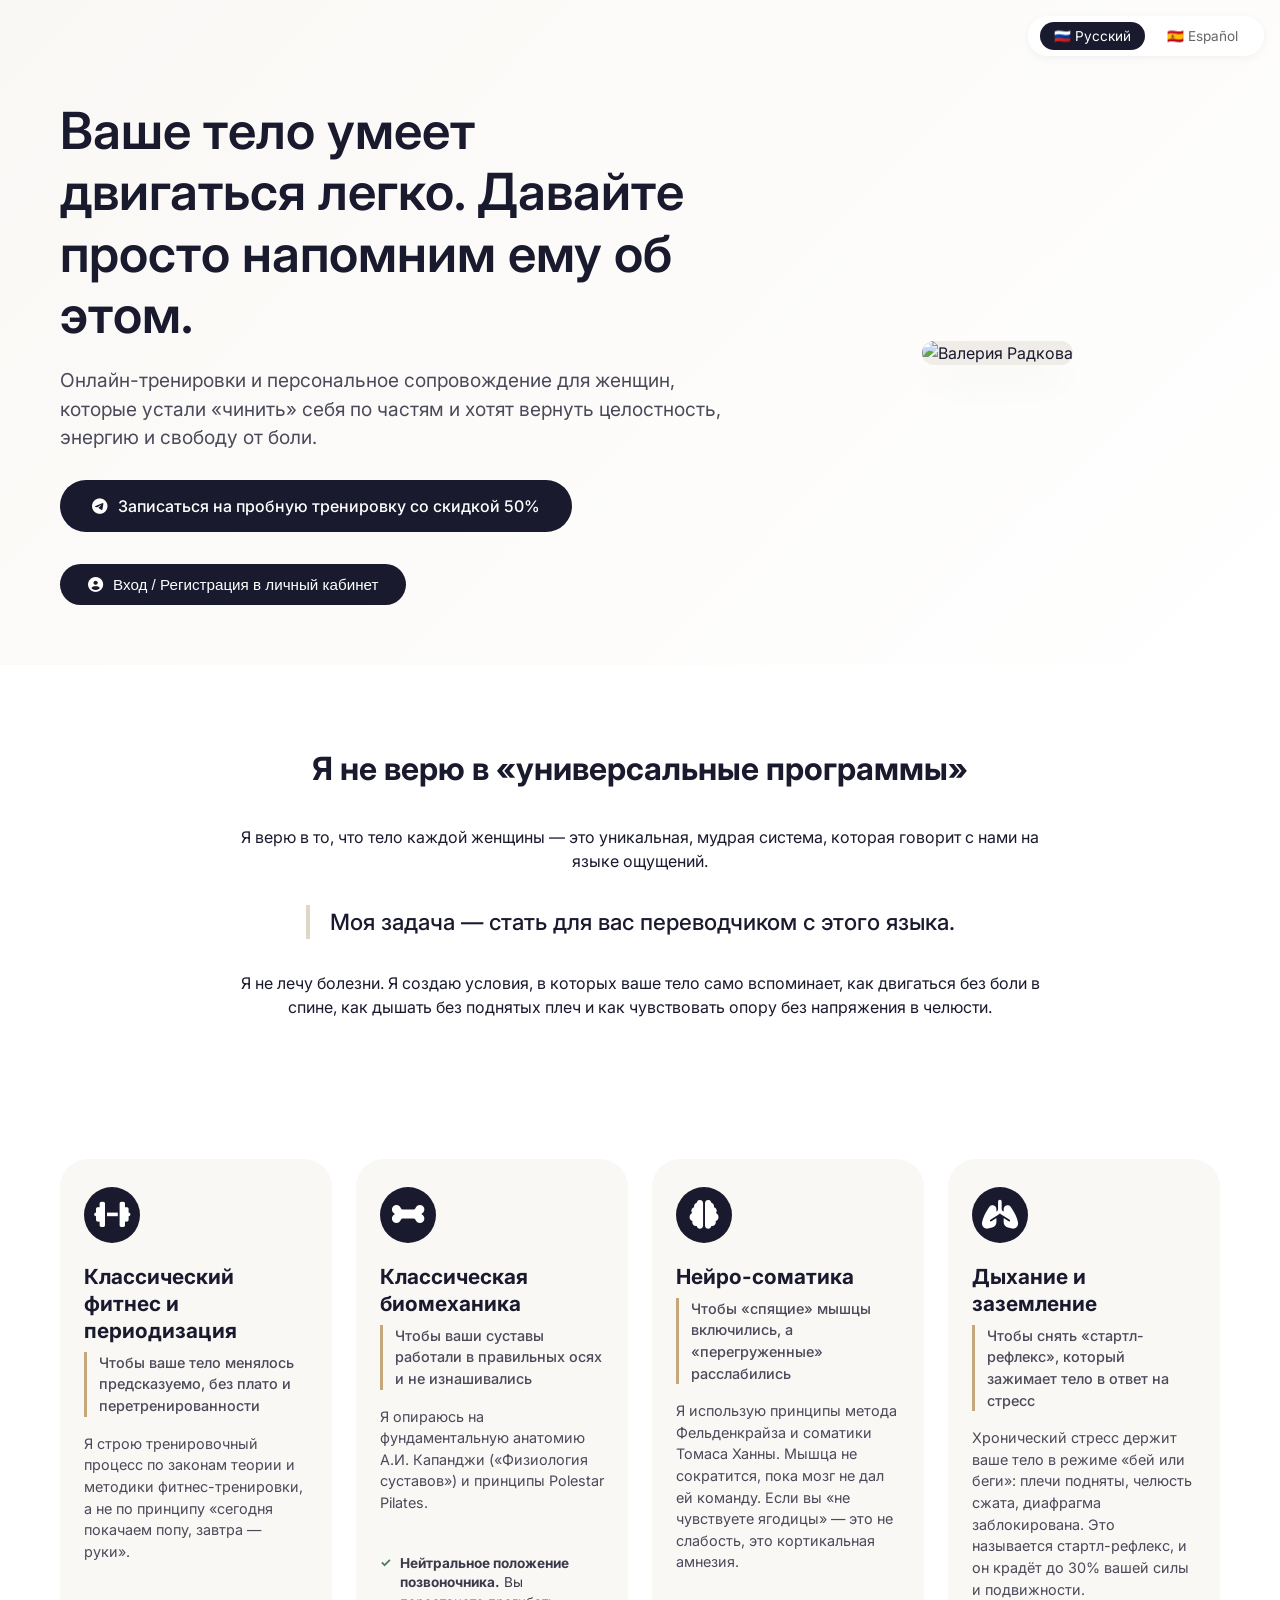
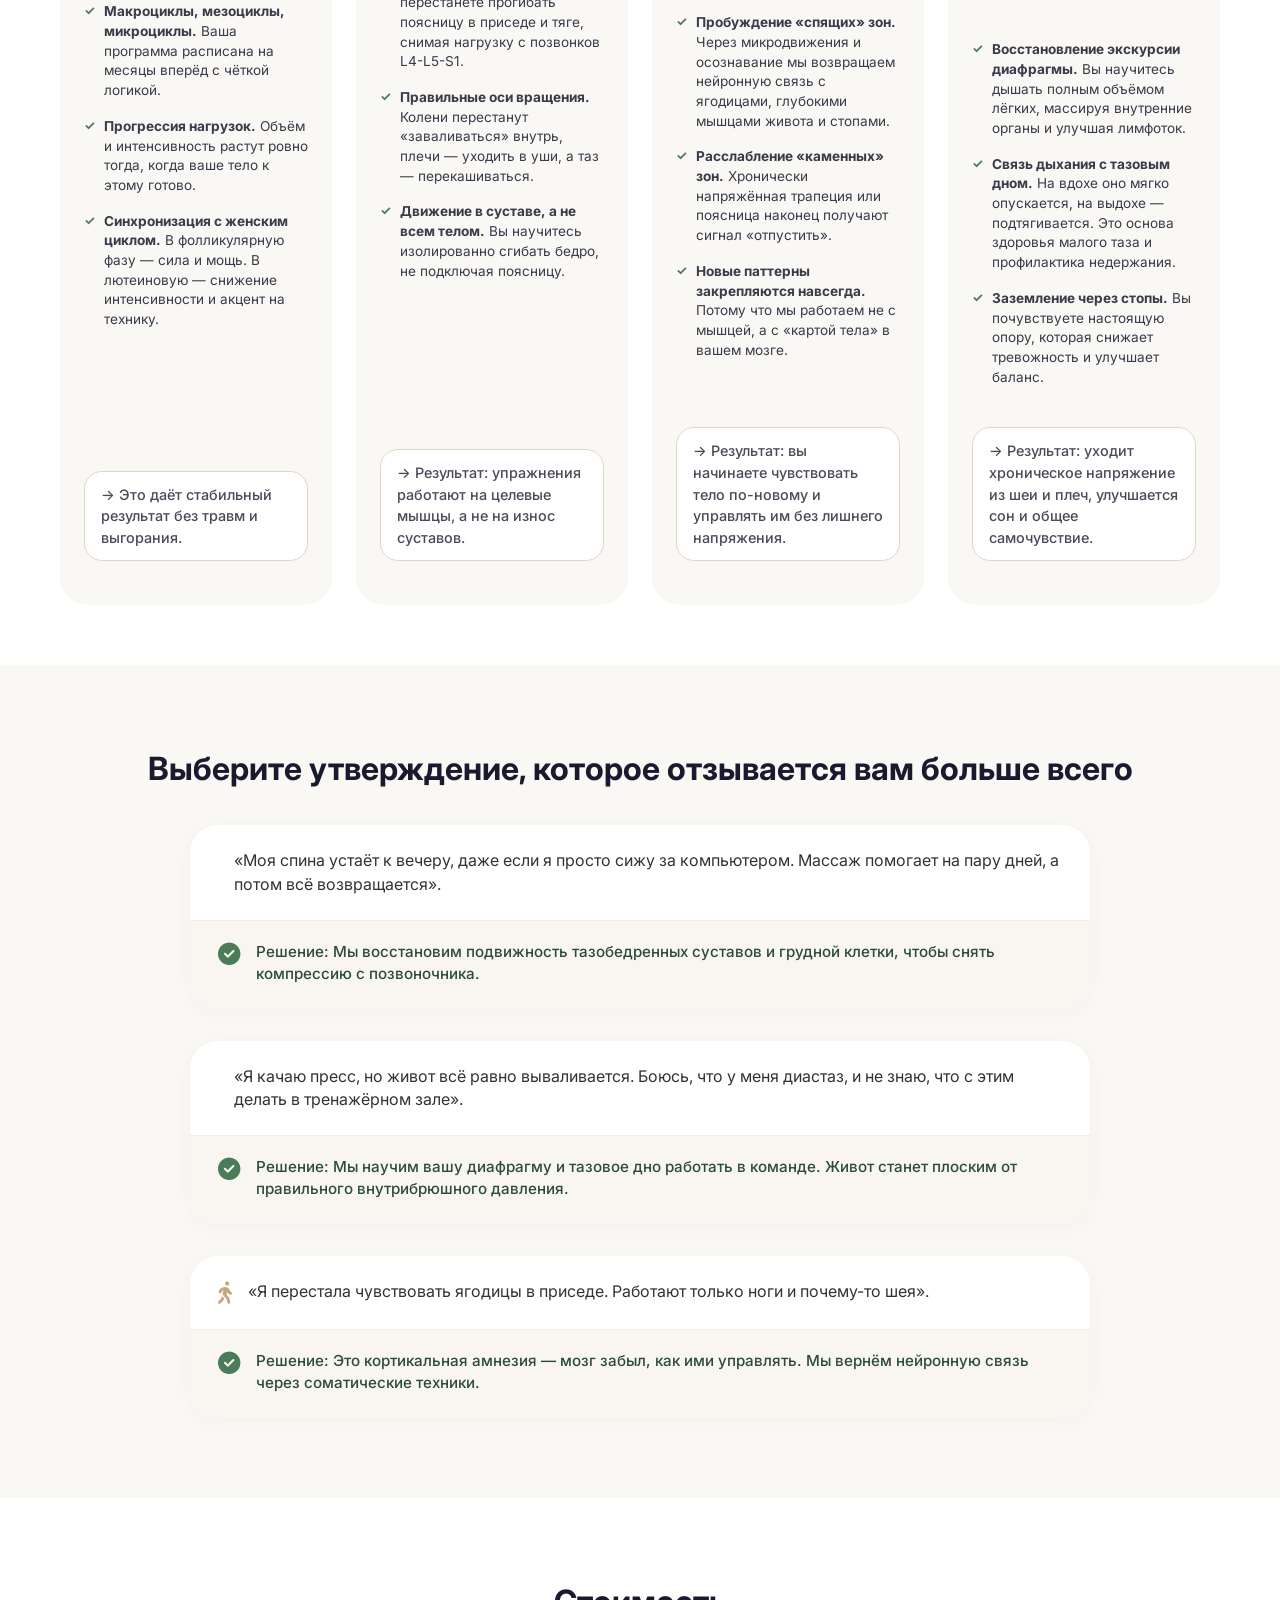
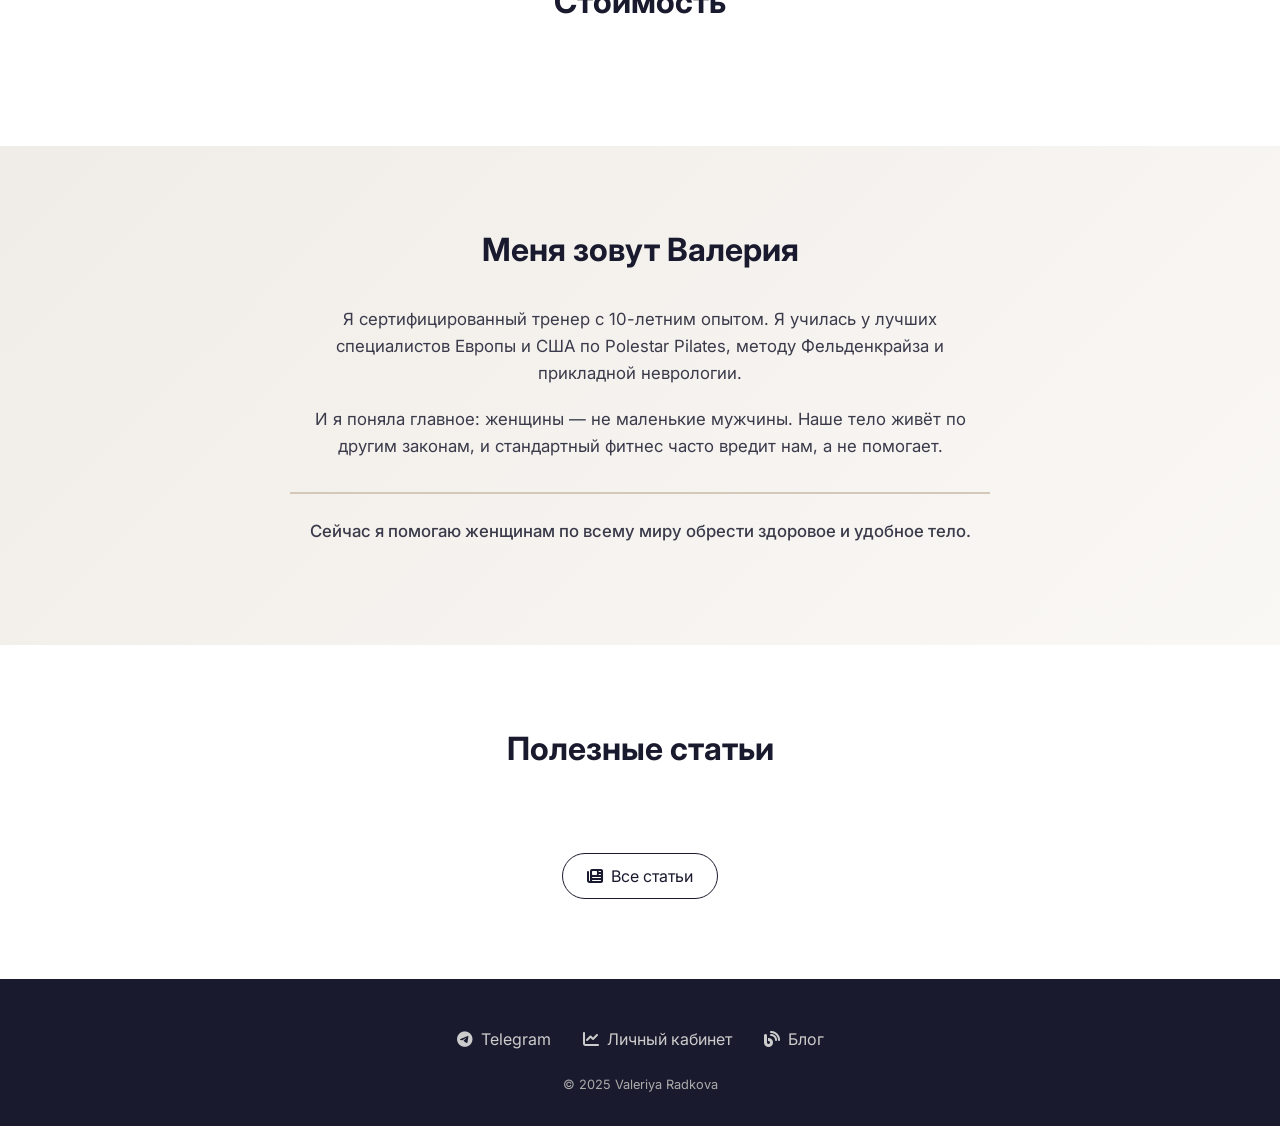
==== index.html @ 5c04b67d "Add files via upload" ====
<!DOCTYPE html>
<html lang="ru">
<head>
    <meta charset="UTF-8">
    <meta name="viewport" content="width=device-width, initial-scale=1.0, viewport-fit=cover">
    <title>Валерия Радкова | Нейро-фасциальная кинетика</title>
    <link href="https://fonts.googleapis.com/css2?family=Inter:opsz,wght@14..32,300;400;500;600;700&display=swap" rel="stylesheet">
    <link rel="stylesheet" href="https://cdnjs.cloudflare.com/ajax/libs/font-awesome/6.5.1/css/all.min.css">
    <link rel="stylesheet" href="style.css">
</head>
<body>
    <div class="lang-switch">
        <button class="lang-btn active" data-lang="ru">🇷🇺 Русский</button>
        <button class="lang-btn" data-lang="es">🇪🇸 Español</button>
    </div>

    <!-- Hero секция с фото -->
    <section class="hero">
        <div class="container">
            <div class="hero__wrapper">
                <div class="hero__text">
                    <h1 class="hero__title" data-ru="Ваше тело умеет двигаться легко. Давайте просто напомним ему об этом." data-es="Tu cuerpo sabe moverse con facilidad. Solo recordémoslo.">
                        Ваше тело умеет двигаться легко. Давайте просто напомним ему об этом.
                    </h1>
                    <p class="hero__subtitle" data-ru="Онлайн-тренировки и персональное сопровождение для женщин, которые устали «чинить» себя по частям и хотят вернуть целостность, энергию и свободу от боли." data-es="Entrenamientos online y acompañamiento personalizado para mujeres que están cansadas de 'arreglarse' por partes y quieren recuperar la integridad, energía y libertad del dolor.">
                        Онлайн-тренировки и персональное сопровождение для женщин, которые устали «чинить» себя по частям и хотят вернуть целостность, энергию и свободу от боли.
                    </p>
                    <a href="https://t.me/valeriia_radkova" target="_blank" class="btn-primary">
                        <i class="fab fa-telegram"></i> 
                        <span data-ru="Записаться на пробную тренировку со скидкой 50%" data-es="Reservar entrenamiento de prueba con 50% de descuento">Записаться на пробную тренировку со скидкой 50%</span>
                    </a>
                    <div class="auth-block">
                        <button class="btn-auth" id="login-btn">
                            <i class="fas fa-user-circle"></i> 
                            <span data-ru="Вход / Регистрация в личный кабинет" data-es="Iniciar sesión / Registrarse en el panel personal">Вход / Регистрация в личный кабинет</span>
                        </button>
                        <div id="user-profile" style="display: none;">
                            <span id="user-name"></span>
                            <button class="btn-auth small" id="logout-btn">Выйти</button>
                        </div>
                    </div>
                </div>
                <div class="hero__image">
                    <img src="lera.jpg" alt="Валерия Радкова">
                </div>
            </div>
        </div>
    </section>

    <!-- Модалка входа -->
    <div id="auth-modal" class="modal">
        <div class="modal-content">
            <span class="close">&times;</span>
            <h3>Вход или регистрация</h3>
            <input type="email" id="login-email" placeholder="Email">
            <input type="password" id="login-password" placeholder="Пароль (минимум 6 символов)">
            <button id="email-signup" class="btn-primary" style="background:#1a1a2e; width:100%; justify-content:center;">Зарегистрироваться</button>
            <button id="email-signin" class="btn-outline" style="width:100%; justify-content:center;">Войти</button>
            <div class="social-login">
                <p>или через соцсети:</p>
                <button id="google-login"><i class="fab fa-google"></i> Google</button>
                <button id="apple-login"><i class="fab fa-apple"></i> Apple</button>
                <button id="facebook-login"><i class="fab fa-facebook"></i> Facebook</button>
            </div>
        </div>
    </div>

    <!-- Философия -->
    <section class="philosophy">
        <div class="container">
            <div class="philosophy__content">
                <h2 data-ru="Я не верю в «универсальные программы»" data-es="No creo en los 'programas universales'">Я не верю в «универсальные программы»</h2>
                <p data-ru="Я верю в то, что тело каждой женщины — это уникальная, мудрая система, которая говорит с нами на языке ощущений." data-es="Creo que el cuerpo de cada mujer es un sistema único y sabio que nos habla en el lenguaje de las sensaciones.">
                    Я верю в то, что тело каждой женщины — это уникальная, мудрая система, которая говорит с нами на языке ощущений.
                </p>
                <p class="philosophy__quote" data-ru="Моя задача — стать для вас переводчиком с этого языка." data-es="Mi tarea es ser su traductora de este lenguaje.">
                    Моя задача — стать для вас переводчиком с этого языка.
                </p>
                <p data-ru="Я не лечу болезни. Я создаю условия, в которых ваше тело само вспоминает, как двигаться без боли в спине, как дышать без поднятых плеч и как чувствовать опору без напряжения в челюсти." data-es="No curo enfermedades. Creo las condiciones para que su cuerpo recuerde cómo moverse sin dolor de espalda, cómo respirar sin hombros levantados y cómo sentirse apoyado sin tensión en la mandíbula.">
                    Я не лечу болезни. Я создаю условия, в которых ваше тело само вспоминает, как двигаться без боли в спине, как дышать без поднятых плеч и как чувствовать опору без напряжения в челюсти.
                </p>
            </div>
        </div>
    </section>

    <!-- 4 метода в одну строку -->
    <section class="methods">
        <div class="container">
            <div class="methods__grid">
                <div class="method-card">
                    <div class="method-card__icon"><i class="fas fa-dumbbell"></i></div>
                    <h3 data-ru="Классический фитнес и периодизация" data-es="Fitness clásico y periodización">Классический фитнес и периодизация</h3>
                    <p class="method-card__subtitle" data-ru="Чтобы ваше тело менялось предсказуемо, без плато и перетренированности" data-es="Para que tu cuerpo cambie de forma predecible, sin mesetas ni sobreentrenamiento">Чтобы ваше тело менялось предсказуемо, без плато и перетренированности</p>
                    <p data-ru="Я строю тренировочный процесс по законам теории и методики фитнес-тренировки, а не по принципу «сегодня покачаем попу, завтра — руки»." data-es="Construyo el proceso de entrenamiento según las leyes de la teoría y metodología del fitness, no por el principio de 'hoy entrenamos glúteos, mañana brazos'.">Я строю тренировочный процесс по законам теории и методики фитнес-тренировки, а не по принципу «сегодня покачаем попу, завтра — руки».</p>
                    <ul class="method-card__list">
                        <li data-ru="<strong>Макроциклы, мезоциклы, микроциклы.</strong> Ваша программа расписана на месяцы вперёд с чёткой логикой." data-es="<strong>Macrociclos, mesociclos, microciclos.</strong> Tu programa está planificado con meses de antelación."><strong>Макроциклы, мезоциклы, микроциклы.</strong> Ваша программа расписана на месяцы вперёд с чёткой логикой.</li>
                        <li data-ru="<strong>Прогрессия нагрузок.</strong> Объём и интенсивность растут ровно тогда, когда ваше тело к этому готово." data-es="<strong>Progresión de cargas.</strong> El volumen y la intensidad aumentan exactamente cuando tu cuerpo está listo."><strong>Прогрессия нагрузок.</strong> Объём и интенсивность растут ровно тогда, когда ваше тело к этому готово.</li>
                        <li data-ru="<strong>Синхронизация с женским циклом.</strong> В фолликулярную фазу — сила и мощь. В лютеиновую — снижение интенсивности и акцент на технику." data-es="<strong>Sincronización con el ciclo femenino.</strong> En la fase folicular — fuerza y potencia. En la lútea — reducción de intensidad y enfoque en técnica."><strong>Синхронизация с женским циклом.</strong> В фолликулярную фазу — сила и мощь. В лютеиновую — снижение интенсивности и акцент на технику.</li>
                    </ul>
                    <p class="method-card__result" data-ru="→ Это даёт стабильный результат без травм и выгорания." data-es="→ Esto da un resultado estable sin lesiones ni agotamiento.">→ Это даёт стабильный результат без травм и выгорания.</p>
                </div>
                <div class="method-card">
                    <div class="method-card__icon"><i class="fas fa-bone"></i></div>
                    <h3 data-ru="Классическая биомеханика" data-es="Biomecánica clásica">Классическая биомеханика</h3>
                    <p class="method-card__subtitle" data-ru="Чтобы ваши суставы работали в правильных осях и не изнашивались" data-es="Para que tus articulaciones trabajen en los ejes correctos y no se desgasten">Чтобы ваши суставы работали в правильных осях и не изнашивались</p>
                    <p data-ru="Я опираюсь на фундаментальную анатомию А.И. Капанджи («Физиология суставов») и принципы Polestar Pilates." data-es="Me baso en la anatomía fundamental de A.I. Kapandji («Fisiología articular») y los principios de Polestar Pilates.">Я опираюсь на фундаментальную анатомию А.И. Капанджи («Физиология суставов») и принципы Polestar Pilates.</p>
                    <ul class="method-card__list">
                        <li data-ru="<strong>Нейтральное положение позвоночника.</strong> Вы перестанете прогибать поясницу в приседе и тяге, снимая нагрузку с позвонков L4-L5-S1." data-es="<strong>Posición neutra de la columna.</strong> Dejarás de arquear la zona lumbar en sentadillas y pesos muertos."><strong>Нейтральное положение позвоночника.</strong> Вы перестанете прогибать поясницу в приседе и тяге, снимая нагрузку с позвонков L4-L5-S1.</li>
                        <li data-ru="<strong>Правильные оси вращения.</strong> Колени перестанут «заваливаться» внутрь, плечи — уходить в уши, а таз — перекашиваться." data-es="<strong>Ejes de rotación correctos.</strong> Las rodillas dejarán de «caer» hacia adentro."><strong>Правильные оси вращения.</strong> Колени перестанут «заваливаться» внутрь, плечи — уходить в уши, а таз — перекашиваться.</li>
                        <li data-ru="<strong>Движение в суставе, а не всем телом.</strong> Вы научитесь изолированно сгибать бедро, не подключая поясницу." data-es="<strong>Movimiento en la articulación, no con todo el cuerpo.</strong> Aprenderás a flexionar la cadera de forma aislada."><strong>Движение в суставе, а не всем телом.</strong> Вы научитесь изолированно сгибать бедро, не подключая поясницу.</li>
                    </ul>
                    <p class="method-card__result" data-ru="→ Результат: упражнения работают на целевые мышцы, а не на износ суставов." data-es="→ Resultado: los ejercicios trabajan los músculos objetivo, no el desgaste articular.">→ Результат: упражнения работают на целевые мышцы, а не на износ суставов.</p>
                </div>
                <div class="method-card">
                    <div class="method-card__icon"><i class="fas fa-brain"></i></div>
                    <h3 data-ru="Нейро-соматика" data-es="Neuro-somática">Нейро-соматика</h3>
                    <p class="method-card__subtitle" data-ru="Чтобы «спящие» мышцы включились, а «перегруженные» расслабились" data-es="Para que los músculos «dormidos» se activen y los «sobrecargados» se relajen">Чтобы «спящие» мышцы включились, а «перегруженные» расслабились</p>
                    <p data-ru="Я использую принципы метода Фельденкрайза и соматики Томаса Ханны. Мышца не сократится, пока мозг не дал ей команду. Если вы «не чувствуете ягодицы» — это не слабость, это кортикальная амнезия." data-es="Uso los principios del método Feldenkrais y la somática de Thomas Hanna. Si «no sientes los glúteos» — no es debilidad, es amnesia cortical.">Я использую принципы метода Фельденкрайза и соматики Томаса Ханны. Мышца не сократится, пока мозг не дал ей команду. Если вы «не чувствуете ягодицы» — это не слабость, это кортикальная амнезия.</p>
                    <ul class="method-card__list">
                        <li data-ru="<strong>Пробуждение «спящих» зон.</strong> Через микродвижения и осознавание мы возвращаем нейронную связь с ягодицами, глубокими мышцами живота и стопами." data-es="<strong>Despertar de zonas «dormidas».</strong> A través de micro-movimientos y conciencia."><strong>Пробуждение «спящих» зон.</strong> Через микродвижения и осознавание мы возвращаем нейронную связь с ягодицами, глубокими мышцами живота и стопами.</li>
                        <li data-ru="<strong>Расслабление «каменных» зон.</strong> Хронически напряжённая трапеция или поясница наконец получают сигнал «отпустить»." data-es="<strong>Relajación de zonas «pétreas».</strong> El trapecio o la zona lumbar crónicamente tensos finalmente reciben la señal de «soltar»."><strong>Расслабление «каменных» зон.</strong> Хронически напряжённая трапеция или поясница наконец получают сигнал «отпустить».</li>
                        <li data-ru="<strong>Новые паттерны закрепляются навсегда.</strong> Потому что мы работаем не с мышцей, а с «картой тела» в вашем мозге." data-es="<strong>Los nuevos patrones se fijan para siempre.</strong> Porque no trabajamos con el músculo, sino con el «mapa corporal» en tu cerebro."><strong>Новые паттерны закрепляются навсегда.</strong> Потому что мы работаем не с мышцей, а с «картой тела» в вашем мозге.</li>
                    </ul>
                    <p class="method-card__result" data-ru="→ Результат: вы начинаете чувствовать тело по-новому и управлять им без лишнего напряжения." data-es="→ Resultado: empiezas a sentir tu cuerpo de una nueva manera y a controlarlo sin tensión innecesaria.">→ Результат: вы начинаете чувствовать тело по-новому и управлять им без лишнего напряжения.</p>
                </div>
                <div class="method-card">
                    <div class="method-card__icon"><i class="fas fa-lungs"></i></div>
                    <h3 data-ru="Дыхание и заземление" data-es="Respiración y conexión a tierra">Дыхание и заземление</h3>
                    <p class="method-card__subtitle" data-ru="Чтобы снять «стартл-рефлекс», который зажимает тело в ответ на стресс" data-es="Para eliminar el «reflejo de sobresalto» que tensa el cuerpo en respuesta al estrés">Чтобы снять «стартл-рефлекс», который зажимает тело в ответ на стресс</p>
                    <p data-ru="Хронический стресс держит ваше тело в режиме «бей или беги»: плечи подняты, челюсть сжата, диафрагма заблокирована. Это называется стартл-рефлекс, и он крадёт до 30% вашей силы и подвижности." data-es="El estrés crónico mantiene tu cuerpo en modo «lucha o huye»: hombros levantados, mandíbula apretada, diafragma bloqueado.">Хронический стресс держит ваше тело в режиме «бей или беги»: плечи подняты, челюсть сжата, диафрагма заблокирована. Это называется стартл-рефлекс, и он крадёт до 30% вашей силы и подвижности.</p>
                    <ul class="method-card__list">
                        <li data-ru="<strong>Восстановление экскурсии диафрагмы.</strong> Вы научитесь дышать полным объёмом лёгких, массируя внутренние органы и улучшая лимфоток." data-es="<strong>Restauración de la excursión diafragmática.</strong> Aprenderás a respirar con toda la capacidad pulmonar."><strong>Восстановление экскурсии диафрагмы.</strong> Вы научитесь дышать полным объёмом лёгких, массируя внутренние органы и улучшая лимфоток.</li>
                        <li data-ru="<strong>Связь дыхания с тазовым дном.</strong> На вдохе оно мягко опускается, на выдохе — подтягивается. Это основа здоровья малого таза и профилактика недержания." data-es="<strong>Conexión de la respiración con el suelo pélvico.</strong> Al inhalar desciende suavemente, al exhalar se eleva."><strong>Связь дыхания с тазовым дном.</strong> На вдохе оно мягко опускается, на выдохе — подтягивается. Это основа здоровья малого таза и профилактика недержания.</li>
                        <li data-ru="<strong>Заземление через стопы.</strong> Вы почувствуете настоящую опору, которая снижает тревожность и улучшает баланс." data-es="<strong>Conexión a tierra a través de los pies.</strong> Sentirás un verdadero apoyo que reduce la ansiedad y mejora el equilibrio."><strong>Заземление через стопы.</strong> Вы почувствуете настоящую опору, которая снижает тревожность и улучшает баланс.</li>
                    </ul>
                    <p class="method-card__result" data-ru="→ Результат: уходит хроническое напряжение из шеи и плеч, улучшается сон и общее самочувствие." data-es="→ Resultado: desaparece la tensión crónica del cuello y los hombros, mejora el sueño y el bienestar general.">→ Результат: уходит хроническое напряжение из шеи и плеч, улучшается сон и общее самочувствие.</p>
                </div>
            </div>
        </div>
    </section>

    <!-- Для кого -->
    <section class="for-whom">
        <div class="container">
            <h2 data-ru="Выберите утверждение, которое отзывается вам больше всего" data-es="Elija la afirmación que más le resuene">Выберите утверждение, которое отзывается вам больше всего</h2>
            <div class="cards-grid">
                <div class="whom-card">
                    <div class="whom-card__problem"><i class="fas fa-spine"></i><p data-ru="«Моя спина устаёт к вечеру, даже если я просто сижу за компьютером. Массаж помогает на пару дней, а потом всё возвращается»." data-es="«Mi espalda se cansa al atardecer, incluso si solo estoy sentada frente a la computadora. El masaje ayuda por un par de días, pero luego todo vuelve».">«Моя спина устаёт к вечеру, даже если я просто сижу за компьютером. Массаж помогает на пару дней, а потом всё возвращается».</p></div>
                    <div class="whom-card__solution"><i class="fas fa-check-circle"></i><p data-ru="Решение: Мы восстановим подвижность тазобедренных суставов и грудной клетки, чтобы снять компрессию с позвоночника." data-es="Solución: Restauraremos la movilidad de las caderas y la caja torácica para eliminar la compresión de la columna.">Решение: Мы восстановим подвижность тазобедренных суставов и грудной клетки, чтобы снять компрессию с позвоночника.</p></div>
                </div>
                <div class="whom-card">
                    <div class="whom-card__problem"><i class="fas fa-belly"></i><p data-ru="«Я качаю пресс, но живот всё равно вываливается. Боюсь, что у меня диастаз, и не знаю, что с этим делать в тренажёрном зале»." data-es="«Hago abdominales, pero mi vientre sigue sobresaliendo. Temo tener diástasis y no sé qué hacer en el gimnasio».">«Я качаю пресс, но живот всё равно вываливается. Боюсь, что у меня диастаз, и не знаю, что с этим делать в тренажёрном зале».</p></div>
                    <div class="whom-card__solution"><i class="fas fa-check-circle"></i><p data-ru="Решение: Мы научим вашу диафрагму и тазовое дно работать в команде. Живот станет плоским от правильного внутрибрюшного давления." data-es="Solución: Enseñaremos a su diafragma y suelo pélvico a trabajar en equipo. El vientre se aplana gracias a la presión intraabdominal correcta.">Решение: Мы научим вашу диафрагму и тазовое дно работать в команде. Живот станет плоским от правильного внутрибрюшного давления.</p></div>
                </div>
                <div class="whom-card">
                    <div class="whom-card__problem"><i class="fas fa-walking"></i><p data-ru="«Я перестала чувствовать ягодицы в приседе. Работают только ноги и почему-то шея»." data-es="«He dejado de sentir los glúteos en la sentadilla. Solo trabajan las piernas y, por alguna razón, el cuello».">«Я перестала чувствовать ягодицы в приседе. Работают только ноги и почему-то шея».</p></div>
                    <div class="whom-card__solution"><i class="fas fa-check-circle"></i><p data-ru="Решение: Это кортикальная амнезия — мозг забыл, как ими управлять. Мы вернём нейронную связь через соматические техники." data-es="Solución: Es amnesia cortical — el cerebro olvidó cómo controlarlos. Restauraremos la conexión neuronal con técnicas somáticas.">Решение: Это кортикальная амнезия — мозг забыл, как ими управлять. Мы вернём нейронную связь через соматические техники.</p></div>
                </div>
            </div>
        </div>
    </section>

    <!-- Цены -->
    <section class="prices-section">
        <div class="container">
            <h2 data-ru="Стоимость" data-es="Precios">Стоимость</h2>
            <div class="prices" id="prices-container"></div>
        </div>
    </section>

    <!-- Обо мне -->
    <section class="about">
        <div class="container">
            <div class="about__content">
                <h2 data-ru="Меня зовут Валерия" data-es="Me llamo Valeriya">Меня зовут Валерия</h2>
                <p data-ru="Я сертифицированный тренер с 10-летним опытом. Я училась у лучших специалистов Европы и США по Polestar Pilates, методу Фельденкрайза и прикладной неврологии." data-es="Soy entrenadora certificada con 10 años de experiencia. Estudié con los mejores especialistas de Europa y EE.UU. en Polestar Pilates, Método Feldenkrais y Neurología Aplicada.">Я сертифицированный тренер с 10-летним опытом. Я училась у лучших специалистов Европы и США по Polestar Pilates, методу Фельденкрайза и прикладной неврологии.</p>
                <p data-ru="И я поняла главное: женщины — не маленькие мужчины. Наше тело живёт по другим законам, и стандартный фитнес часто вредит нам, а не помогает." data-es="Y entendí lo principal: las mujeres no somos hombres pequeños. Nuestro cuerpo vive según otras leyes, y el fitness estándar a menudo nos daña en lugar de ayudarnos.">И я поняла главное: женщины — не маленькие мужчины. Наше тело живёт по другим законам, и стандартный фитнес часто вредит нам, а не помогает.</p>
                <p class="about__mission" data-ru="Сейчас я помогаю женщинам по всему миру обрести здоровое и удобное тело." data-es="Ahora ayudo a mujeres de todo el mundo a tener un cuerpo sano y confortable.">Сейчас я помогаю женщинам по всему миру обрести здоровое и удобное тело.</p>
            </div>
        </div>
    </section>

    <!-- Блог -->
    <section class="blog-preview">
        <div class="container">
            <h2 data-ru="Полезные статьи" data-es="Artículos útiles">Полезные статьи</h2>
            <div class="blog-preview__grid" id="blog-preview"></div>
            <div style="text-align: center;"><a href="blog.html" class="btn-outline"><i class="fas fa-newspaper"></i> <span data-ru="Все статьи" data-es="Todos los artículos">Все статьи</span></a></div>
        </div>
    </section>

    <footer class="footer">
        <div class="container">
            <div class="footer__links">
                <a href="https://t.me/valeriia_radkova" target="_blank"><i class="fab fa-telegram"></i> Telegram</a>
                <a href="dashboard.html"><i class="fas fa-chart-line"></i> <span data-ru="Личный кабинет" data-es="Panel personal">Личный кабинет</span></a>
                <a href="blog.html"><i class="fas fa-blog"></i> <span data-ru="Блог" data-es="Blog">Блог</span></a>
            </div>
            <p class="footer__copy">© 2025 Valeriya Radkova</p>
        </div>
    </footer>

    <script type="module" src="script.js"></script>
</body>
</html>
---- style.css ----
* {
    margin: 0;
    padding: 0;
    box-sizing: border-box;
}

body {
    font-family: 'Inter', sans-serif;
    background-color: #ffffff;
    color: #1a1a2e;
    line-height: 1.5;
    overflow-x: hidden;
}

.container {
    max-width: 1200px;
    margin: 0 auto;
    padding: 0 20px;
}

@media (max-width: 768px) {
    .container {
        padding: 0 16px;
    }
}

/* Language switcher */
.lang-switch {
    position: fixed;
    top: 16px;
    right: 16px;
    z-index: 1000;
    display: flex;
    gap: 8px;
    background: rgba(255,255,255,0.95);
    padding: 6px 12px;
    border-radius: 40px;
    backdrop-filter: blur(8px);
    box-shadow: 0 2px 10px rgba(0,0,0,0.05);
}

@media (max-width: 480px) {
    .lang-switch {
        top: 12px;
        right: 12px;
        padding: 4px 8px;
        gap: 4px;
    }
    .lang-btn {
        padding: 4px 10px;
        font-size: 0.75rem;
    }
}

.lang-btn {
    background: none;
    border: none;
    padding: 6px 14px;
    border-radius: 30px;
    font-size: 0.85rem;
    cursor: pointer;
    font-family: 'Inter', sans-serif;
    color: #666;
    transition: all 0.2s;
}

.lang-btn.active {
    background: #1a1a2e;
    color: white;
}

.lang-btn:hover:not(.active) {
    background: #f0f0f0;
}

/* Hero */
.hero {
    padding: 100px 0 60px;
    background: linear-gradient(135deg, #faf8f5 0%, #ffffff 100%);
}

@media (max-width: 768px) {
    .hero {
        padding: 80px 0 50px;
    }
}

.hero__wrapper {
    display: flex;
    align-items: center;
    gap: 48px;
    flex-wrap: wrap;
}

.hero__text {
    flex: 1.2;
    min-width: 280px;
}

.hero__image {
    flex: 0.8;
    min-width: 240px;
    text-align: center;
}

.hero__image img {
    width: 100%;
    max-width: 320px;
    border-radius: 32px;
    object-fit: cover;
    aspect-ratio: 1 / 1;
    box-shadow: 0 20px 35px -10px rgba(0,0,0,0.15);
    background: #f0ede8;
}

@media (max-width: 768px) {
    .hero__wrapper {
        flex-direction: column-reverse;
        text-align: center;
        gap: 24px;
    }
    .hero__image img {
        max-width: 260px;
    }
    .hero__text {
        text-align: center;
    }
}

.hero__title {
    font-size: 3.2rem;
    font-weight: 600;
    line-height: 1.2;
    margin-bottom: 20px;
}

@media (max-width: 768px) {
    .hero__title {
        font-size: 2.2rem;
    }
}

@media (max-width: 480px) {
    .hero__title {
        font-size: 1.8rem;
    }
}

.hero__subtitle {
    font-size: 1.2rem;
    color: #4a4a5a;
    margin-bottom: 28px;
}

@media (max-width: 768px) {
    .hero__subtitle {
        font-size: 1rem;
    }
}

/* Buttons */
.btn-primary {
    display: inline-flex;
    align-items: center;
    gap: 10px;
    background: #1a1a2e;
    color: white;
    padding: 14px 32px;
    border-radius: 50px;
    text-decoration: none;
    font-weight: 500;
    transition: all 0.2s;
    border: none;
    cursor: pointer;
}

.btn-primary:hover {
    background: #2d2d4e;
    transform: translateY(-2px);
}

@media (max-width: 480px) {
    .btn-primary {
        padding: 12px 20px;
        font-size: 0.9rem;
        width: 100%;
        justify-content: center;
    }
}

.btn-outline {
    background: transparent;
    border: 1.5px solid #1a1a2e;
    color: #1a1a2e;
    padding: 10px 24px;
    border-radius: 50px;
    text-decoration: none;
    display: inline-flex;
    align-items: center;
    gap: 8px;
    transition: all 0.2s;
    cursor: pointer;
}

.btn-outline:hover {
    background: #1a1a2e;
    color: white;
}

/* Auth block */
.auth-block {
    margin-top: 32px;
}

.btn-auth {
    background: #1a1a2e;
    color: white;
    border: none;
    padding: 12px 28px;
    border-radius: 50px;
    font-size: 0.95rem;
    font-weight: 500;
    cursor: pointer;
    display: inline-flex;
    align-items: center;
    gap: 10px;
    transition: all 0.2s;
}

.btn-auth:hover {
    background: #2d2d4e;
    transform: translateY(-2px);
}

.small {
    padding: 6px 16px;
    font-size: 0.8rem;
}

#user-profile {
    display: inline-flex;
    align-items: center;
    gap: 16px;
    margin-left: 16px;
}

@media (max-width: 480px) {
    .auth-block {
        text-align: center;
    }
    #user-profile {
        flex-direction: column;
        margin-left: 0;
        margin-top: 12px;
        gap: 10px;
    }
}

/* Modal */
.modal {
    display: none;
    position: fixed;
    z-index: 1001;
    left: 0;
    top: 0;
    width: 100%;
    height: 100%;
    background: rgba(0,0,0,0.5);
    backdrop-filter: blur(4px);
}

.modal-content {
    background: white;
    margin: 20% auto;
    padding: 28px 24px;
    width: 90%;
    max-width: 400px;
    border-radius: 28px;
    position: relative;
    box-shadow: 0 20px 40px rgba(0,0,0,0.1);
}

@media (max-width: 600px) {
    .modal-content {
        margin: 30% auto;
        padding: 24px 20px;
    }
}

.close {
    position: absolute;
    right: 20px;
    top: 16px;
    font-size: 28px;
    cursor: pointer;
    color: #999;
}

.modal-content input {
    width: 100%;
    padding: 14px;
    margin: 10px 0;
    border: 1px solid #e0d6c8;
    border-radius: 40px;
    font-size: 1rem;
    font-family: 'Inter', sans-serif;
}

.social-login {
    margin-top: 20px;
    text-align: center;
}

.social-login p {
    margin: 12px 0;
    color: #999;
    font-size: 0.85rem;
}

.social-login button {
    width: 100%;
    margin: 8px 0;
    padding: 10px;
    border-radius: 40px;
    border: 1px solid #ddd;
    background: white;
    cursor: pointer;
    display: flex;
    align-items: center;
    justify-content: center;
    gap: 10px;
}

/* Philosophy */
.philosophy {
    padding: 80px 0;
    background: #ffffff;
}

.philosophy__content {
    max-width: 800px;
    margin: 0 auto;
    text-align: center;
}

.philosophy__quote {
    font-size: 1.4rem;
    font-weight: 500;
    margin: 32px 0;
    padding: 0 20px;
    border-left: 4px solid #e0d6c8;
    display: inline-block;
}

@media (max-width: 480px) {
    .philosophy__quote {
        font-size: 1.1rem;
    }
}

/* Methods grid - 4 cards in one row */
.methods {
    padding: 60px 0;
    background: #ffffff;
}

.methods__grid {
    display: grid;
    grid-template-columns: repeat(4, 1fr);
    gap: 24px;
}

@media (max-width: 1024px) {
    .methods__grid {
        grid-template-columns: repeat(2, 1fr);
        gap: 20px;
    }
}

@media (max-width: 640px) {
    .methods__grid {
        grid-template-columns: 1fr;
    }
}

.method-card {
    background: #faf8f5;
    border-radius: 28px;
    padding: 28px 24px;
    transition: transform 0.2s;
    height: 100%;
    display: flex;
    flex-direction: column;
}

.method-card:hover {
    transform: translateY(-4px);
}

.method-card__icon {
    width: 56px;
    height: 56px;
    background: #1a1a2e;
    border-radius: 60px;
    display: flex;
    align-items: center;
    justify-content: center;
    margin-bottom: 20px;
}

.method-card__icon i {
    font-size: 1.8rem;
    color: white;
}

.method-card h3 {
    font-size: 1.3rem;
    margin-bottom: 8px;
    color: #1a1a2e;
    line-height: 1.3;
}

.method-card__subtitle {
    font-size: 0.85rem;
    color: #c4a87c;
    font-weight: 500;
    margin-bottom: 16px;
    border-left: 3px solid #c4a87c;
    padding-left: 12px;
}

.method-card > p {
    font-size: 0.9rem;
    color: #4a4a5a;
    line-height: 1.5;
    margin-bottom: 16px;
}

.method-card__list {
    list-style: none;
    padding: 0;
    margin: 16px 0;
    flex-grow: 1;
}

.method-card__list li {
    padding: 8px 0 8px 20px;
    position: relative;
    line-height: 1.45;
    font-size: 0.85rem;
    color: #3a3a4a;
}

.method-card__list li::before {
    content: "✓";
    position: absolute;
    left: 0;
    color: #4a7c59;
    font-weight: bold;
    font-size: 0.8rem;
}

.method-card__result {
    background: white;
    padding: 12px 16px;
    border-radius: 18px;
    font-weight: 500;
    font-size: 0.85rem;
    margin-top: 16px;
    border: 1px solid #e0d6c8;
    color: #1a1a2e;
}

/* For whom */
.for-whom {
    padding: 80px 0;
    background: #faf8f5;
}

h2 {
    font-size: 2rem;
    text-align: center;
    margin-bottom: 2rem;
    color: #1a1a2e;
}

@media (max-width: 768px) {
    h2 {
        font-size: 1.6rem;
        margin-bottom: 1.5rem;
    }
}

.cards-grid {
    display: flex;
    flex-direction: column;
    gap: 32px;
    max-width: 900px;
    margin: 0 auto;
}

.whom-card {
    background: white;
    border-radius: 28px;
    overflow: hidden;
    box-shadow: 0 4px 20px rgba(0,0,0,0.03);
    transition: transform 0.2s;
}

.whom-card:hover {
    transform: translateY(-4px);
}

.whom-card__problem {
    padding: 24px 28px;
    border-bottom: 1px solid #eee;
    display: flex;
    gap: 16px;
    align-items: flex-start;
}

.whom-card__solution {
    padding: 20px 28px 24px;
    background: #f9f6f2;
    display: flex;
    gap: 16px;
    align-items: flex-start;
}

.whom-card__problem i {
    font-size: 1.4rem;
    color: #c4a87c;
    margin-top: 2px;
}

.whom-card__solution i {
    font-size: 1.4rem;
    color: #4a7c59;
    margin-top: 2px;
}

.whom-card__problem p,
.whom-card__solution p {
    margin: 0;
    line-height: 1.45;
}

.whom-card__problem p {
    font-size: 1rem;
    color: #333;
}

.whom-card__solution p {
    font-size: 0.95rem;
    color: #2c4b3a;
    font-weight: 500;
}

@media (max-width: 600px) {
    .whom-card__problem,
    .whom-card__solution {
        padding: 18px 20px;
        flex-direction: column;
        gap: 12px;
    }
}

/* Prices */
.prices-section {
    padding: 80px 0;
    background: white;
}

.prices {
    display: flex;
    gap: 32px;
    justify-content: center;
    flex-wrap: wrap;
    margin-top: 40px;
}

.price-card {
    background: #faf8f5;
    border-radius: 32px;
    padding: 32px;
    flex: 1;
    min-width: 260px;
    text-align: center;
}

@media (max-width: 600px) {
    .price-card {
        min-width: 100%;
    }
}

.price-card h3 {
    font-size: 1.4rem;
    margin-bottom: 20px;
}

.price-pack {
    margin: 16px 0;
}

.price-value {
    font-size: 1.8rem;
    font-weight: 700;
    color: #1a1a2e;
}

.price-label {
    font-size: 0.85rem;
    color: #666;
    margin-left: 8px;
}

.price-note {
    margin-top: 20px;
    font-size: 0.75rem;
    color: #999;
}

/* About */
.about {
    padding: 80px 0;
    background: linear-gradient(135deg, #f0ede8 0%, #faf8f5 100%);
}

.about__content {
    max-width: 700px;
    margin: 0 auto;
    text-align: center;
}

.about__content p {
    font-size: 1.05rem;
    color: #3a3a4a;
    margin-bottom: 20px;
    line-height: 1.6;
}

.about__mission {
    font-size: 1.2rem;
    font-weight: 500;
    color: #1a1a2e;
    margin-top: 32px;
    padding-top: 24px;
    border-top: 2px solid #d4c8b8;
}

/* Blog preview */
.blog-preview {
    padding: 80px 0;
    background: white;
}

.blog-preview__grid {
    display: grid;
    grid-template-columns: repeat(auto-fill, minmax(300px, 1fr));
    gap: 32px;
    margin-bottom: 48px;
}

@media (max-width: 600px) {
    .blog-preview__grid {
        grid-template-columns: 1fr;
    }
}

.blog-preview-card {
    background: #faf8f5;
    border-radius: 20px;
    padding: 24px;
    text-decoration: none;
    color: inherit;
    display: block;
    transition: transform 0.2s;
}

.blog-preview-card:hover {
    transform: translateY(-4px);
    box-shadow: 0 12px 28px rgba(0,0,0,0.08);
}

.blog-preview-card h3 {
    font-size: 1.2rem;
    margin-bottom: 12px;
    color: #1a1a2e;
}

.blog-preview-card p {
    font-size: 0.9rem;
    color: #666;
    margin-bottom: 16px;
    line-height: 1.5;
}

.blog-preview-date {
    font-size: 0.75rem;
    color: #999;
}

/* Footer */
.footer {
    padding: 48px 0 32px;
    background: #1a1a2e;
    color: #aaa;
    text-align: center;
}

.footer__links {
    display: flex;
    justify-content: center;
    gap: 32px;
    flex-wrap: wrap;
    margin-bottom: 24px;
}

.footer__links a {
    color: #ccc;
    text-decoration: none;
    display: inline-flex;
    align-items: center;
    gap: 8px;
    transition: color 0.2s;
}

.footer__links a:hover {
    color: white;
}

@media (max-width: 480px) {
    .footer__links {
        flex-direction: column;
        align-items: center;
        gap: 16px;
    }
}

.footer__copy {
    font-size: 0.8rem;
}
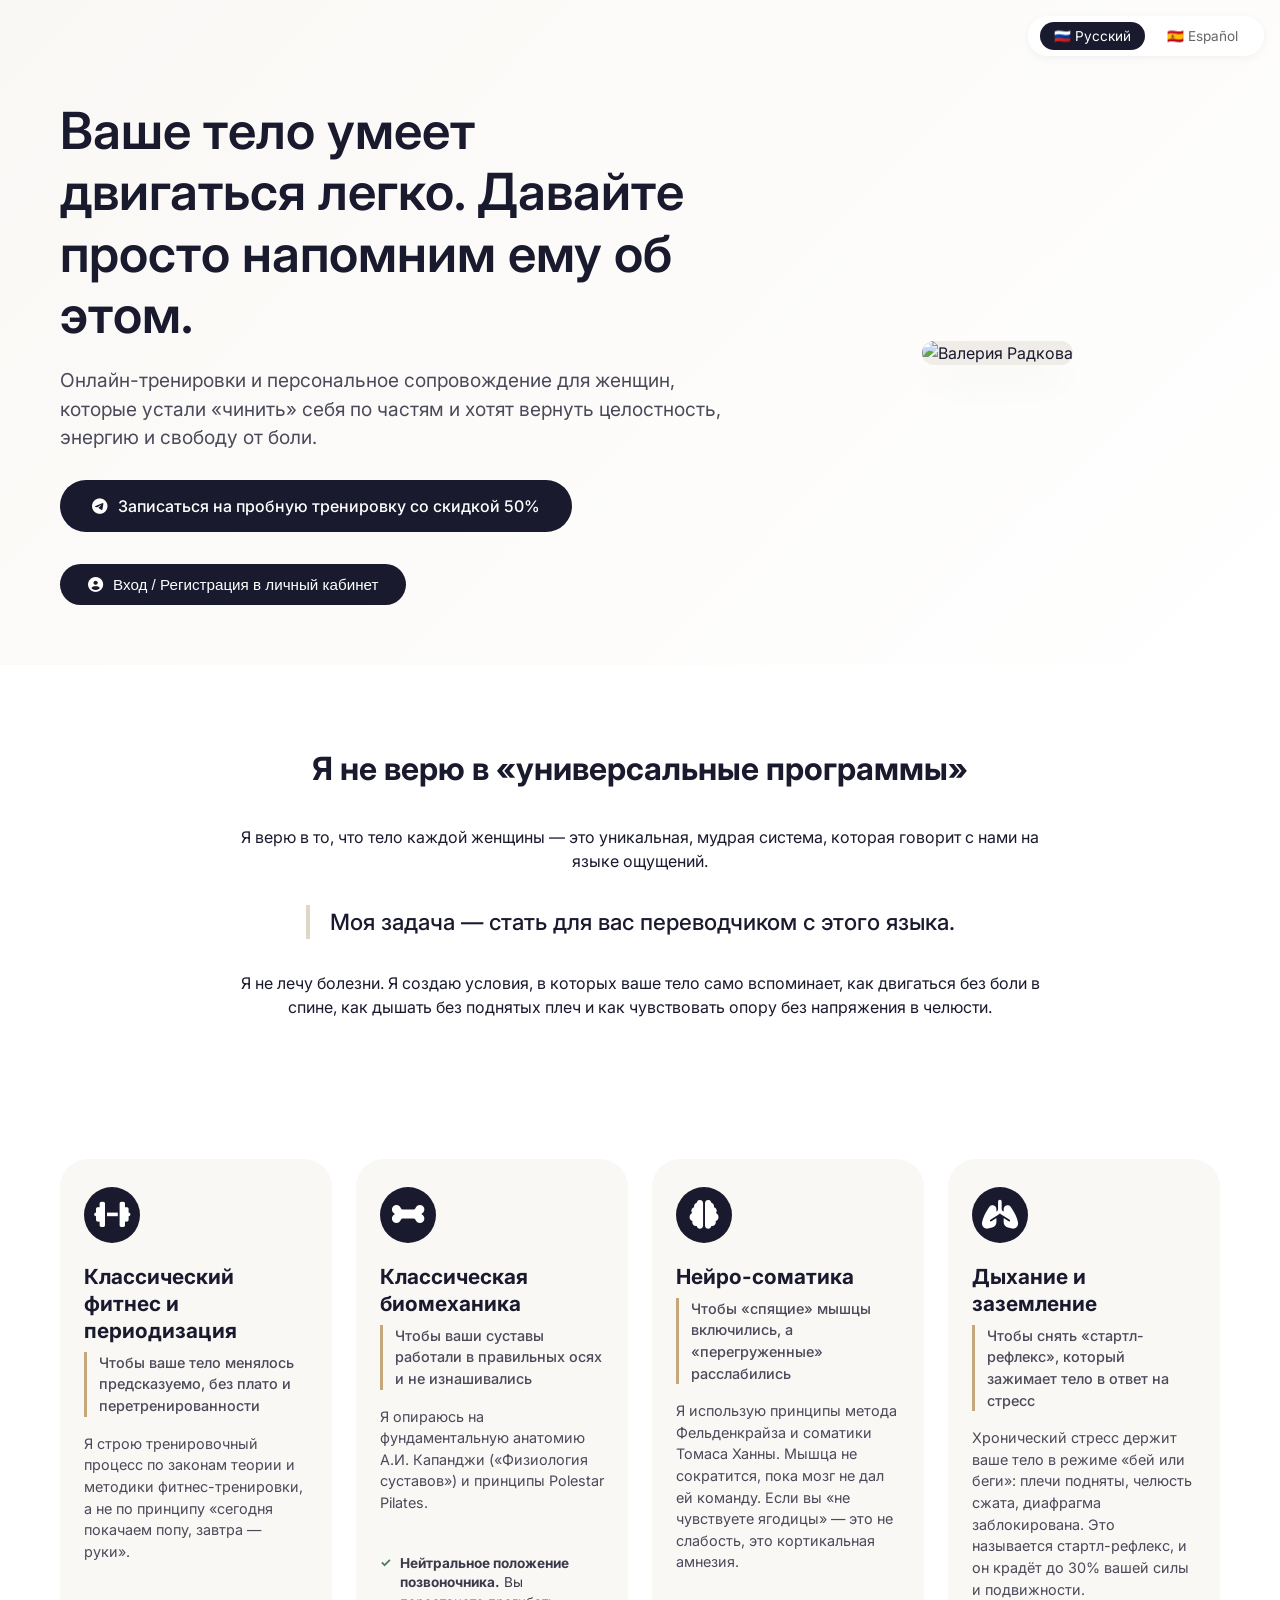
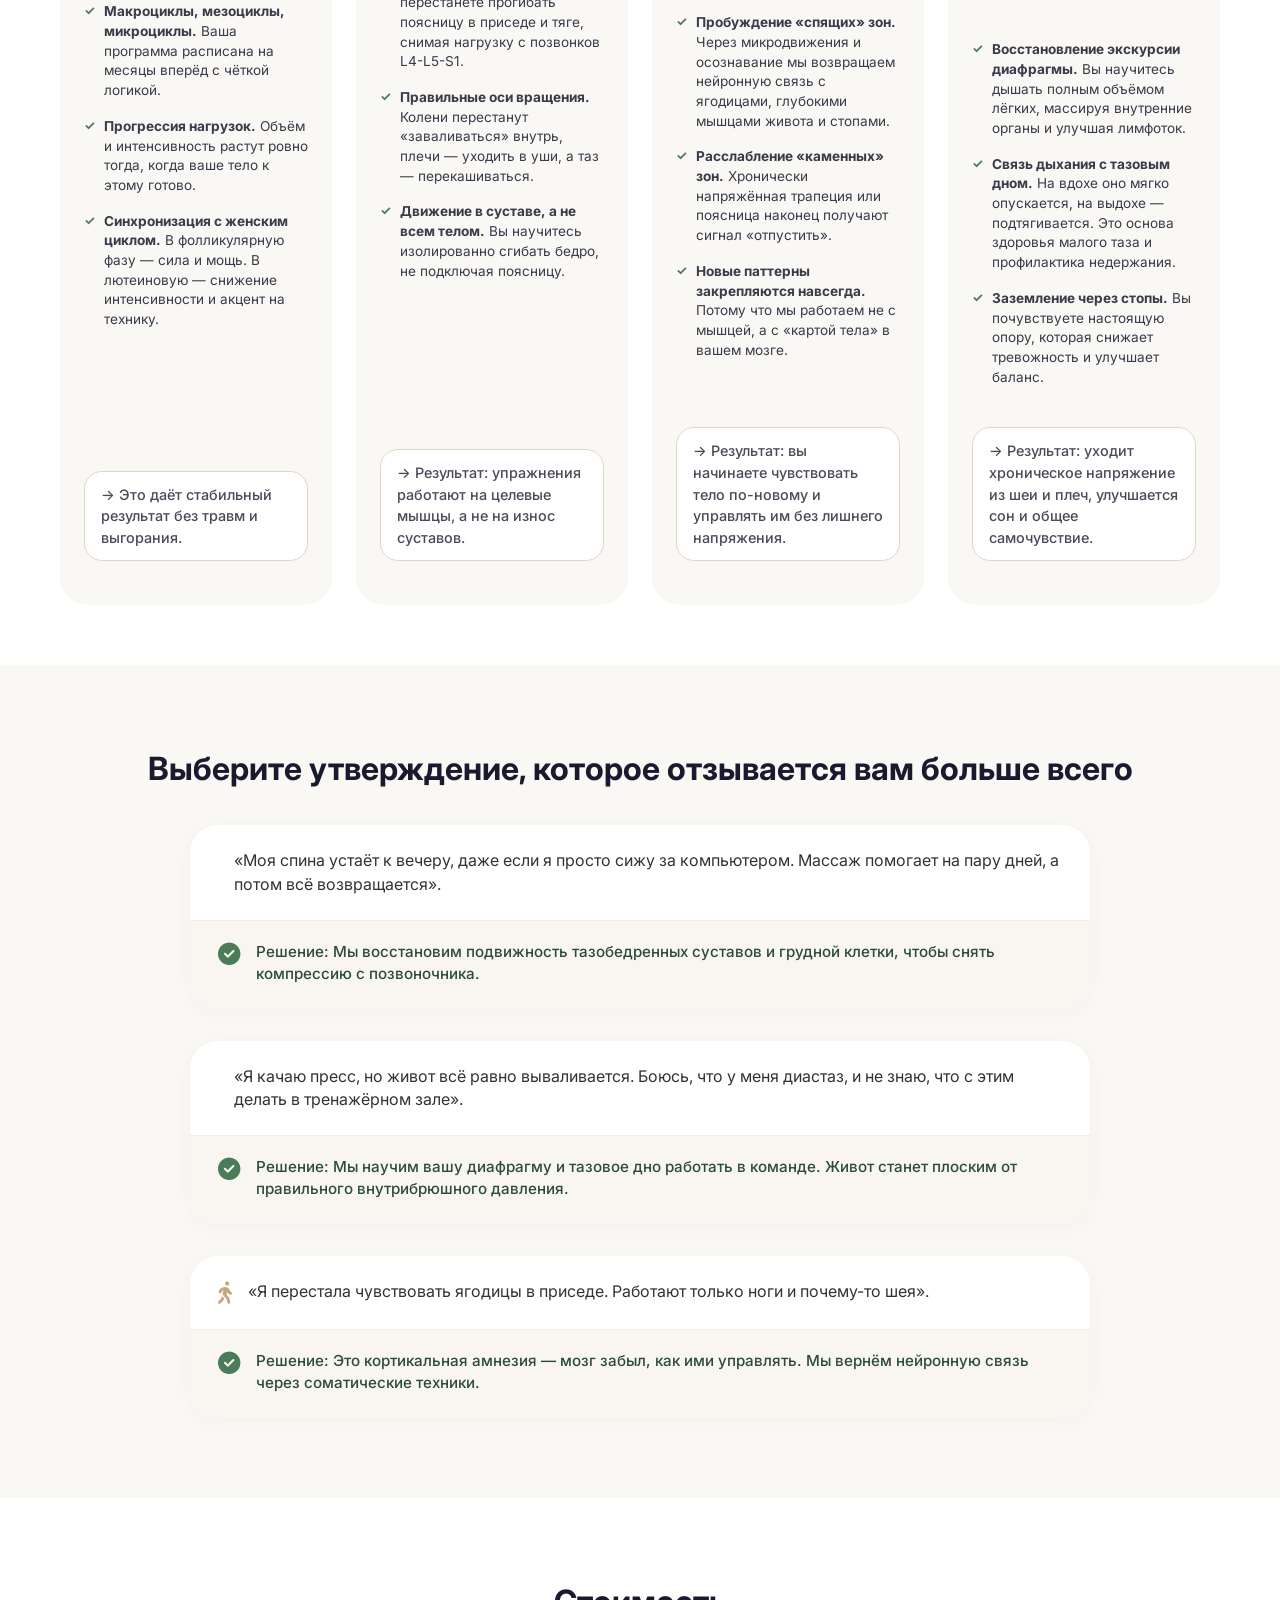
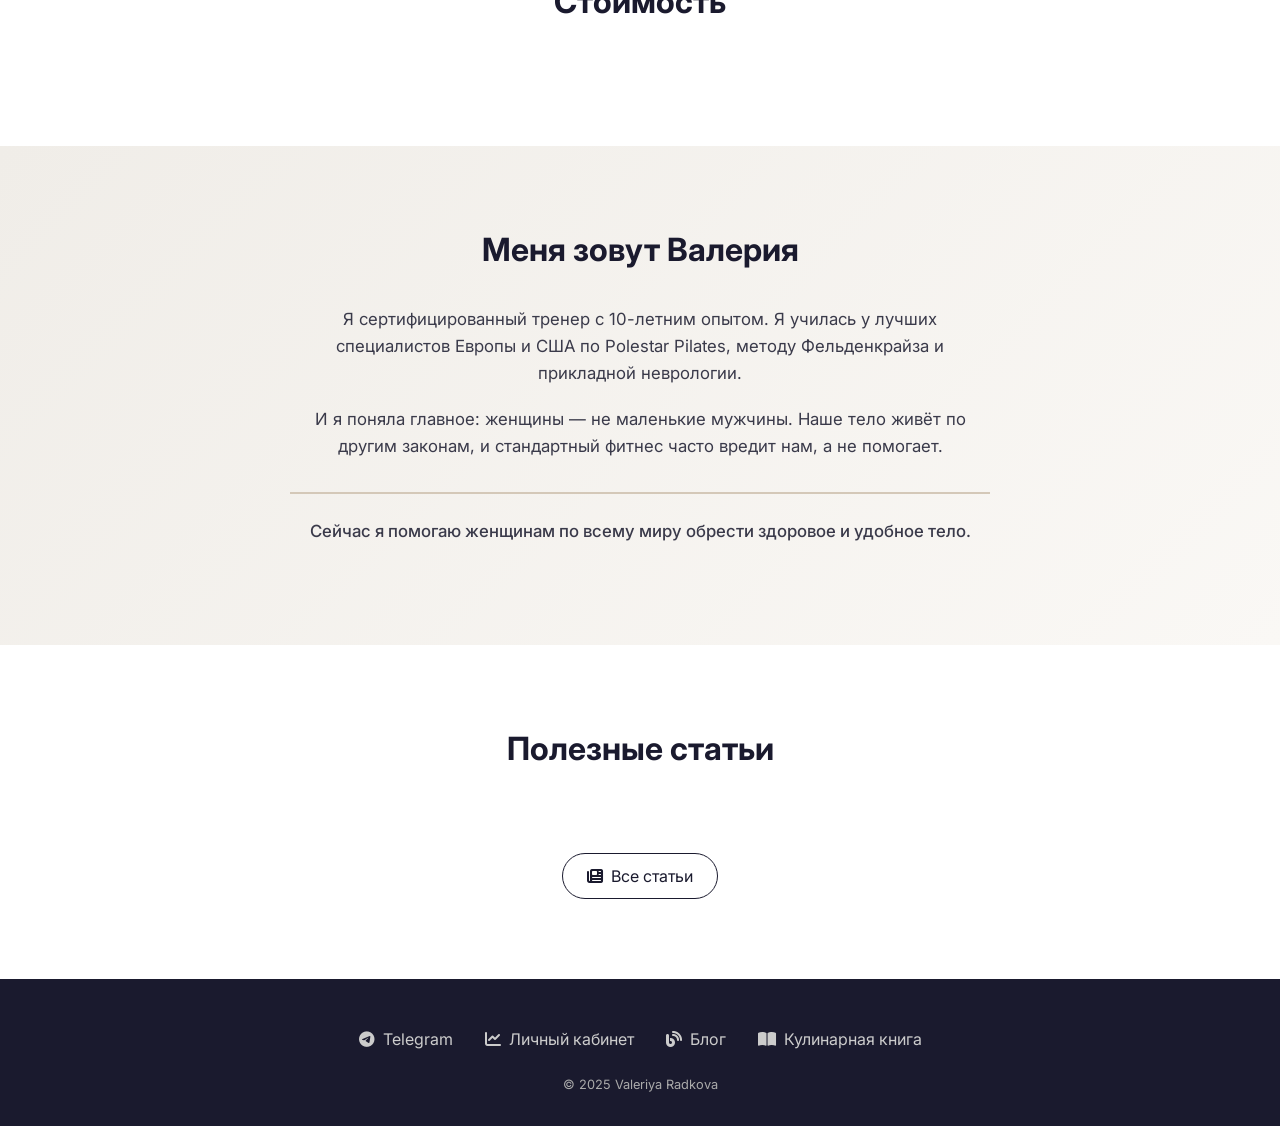
==== commit 86e7fb8c: "index.html" ====
--- a/index.html
+++ b/index.html
@@ -14,7 +14,6 @@
         <button class="lang-btn" data-lang="es">🇪🇸 Español</button>
     </div>
 
-    <!-- Hero секция с фото -->
     <section class="hero">
         <div class="container">
             <div class="hero__wrapper">
@@ -47,7 +46,6 @@
         </div>
     </section>
 
-    <!-- Модалка входа -->
     <div id="auth-modal" class="modal">
         <div class="modal-content">
             <span class="close">&times;</span>
@@ -57,15 +55,12 @@
             <button id="email-signup" class="btn-primary" style="background:#1a1a2e; width:100%; justify-content:center;">Зарегистрироваться</button>
             <button id="email-signin" class="btn-outline" style="width:100%; justify-content:center;">Войти</button>
             <div class="social-login">
-                <p>или через соцсети:</p>
+                <p>или через Google:</p>
                 <button id="google-login"><i class="fab fa-google"></i> Google</button>
-                <button id="apple-login"><i class="fab fa-apple"></i> Apple</button>
-                <button id="facebook-login"><i class="fab fa-facebook"></i> Facebook</button>
             </div>
         </div>
     </div>
 
-    <!-- Философия -->
     <section class="philosophy">
         <div class="container">
             <div class="philosophy__content">
@@ -83,7 +78,6 @@
         </div>
     </section>
 
-    <!-- 4 метода в одну строку -->
     <section class="methods">
         <div class="container">
             <div class="methods__grid">
@@ -139,7 +133,6 @@
         </div>
     </section>
 
-    <!-- Для кого -->
     <section class="for-whom">
         <div class="container">
             <h2 data-ru="Выберите утверждение, которое отзывается вам больше всего" data-es="Elija la afirmación que más le resuene">Выберите утверждение, которое отзывается вам больше всего</h2>
@@ -160,7 +153,6 @@
         </div>
     </section>
 
-    <!-- Цены -->
     <section class="prices-section">
         <div class="container">
             <h2 data-ru="Стоимость" data-es="Precios">Стоимость</h2>
@@ -168,7 +160,6 @@
         </div>
     </section>
 
-    <!-- Обо мне -->
     <section class="about">
         <div class="container">
             <div class="about__content">
@@ -180,7 +171,6 @@
         </div>
     </section>
 
-    <!-- Блог -->
     <section class="blog-preview">
         <div class="container">
             <h2 data-ru="Полезные статьи" data-es="Artículos útiles">Полезные статьи</h2>
@@ -195,6 +185,7 @@
                 <a href="https://t.me/valeriia_radkova" target="_blank"><i class="fab fa-telegram"></i> Telegram</a>
                 <a href="dashboard.html"><i class="fas fa-chart-line"></i> <span data-ru="Личный кабинет" data-es="Panel personal">Личный кабинет</span></a>
                 <a href="blog.html"><i class="fas fa-blog"></i> <span data-ru="Блог" data-es="Blog">Блог</span></a>
+                <a href="cookbook.html"><i class="fas fa-book-open"></i> <span data-ru="Кулинарная книга" data-es="Libro de recetas">Кулинарная книга</span></a>
             </div>
             <p class="footer__copy">© 2025 Valeriya Radkova</p>
         </div>
@@ -202,4 +193,4 @@
 
     <script type="module" src="script.js"></script>
 </body>
-</html>+</html>
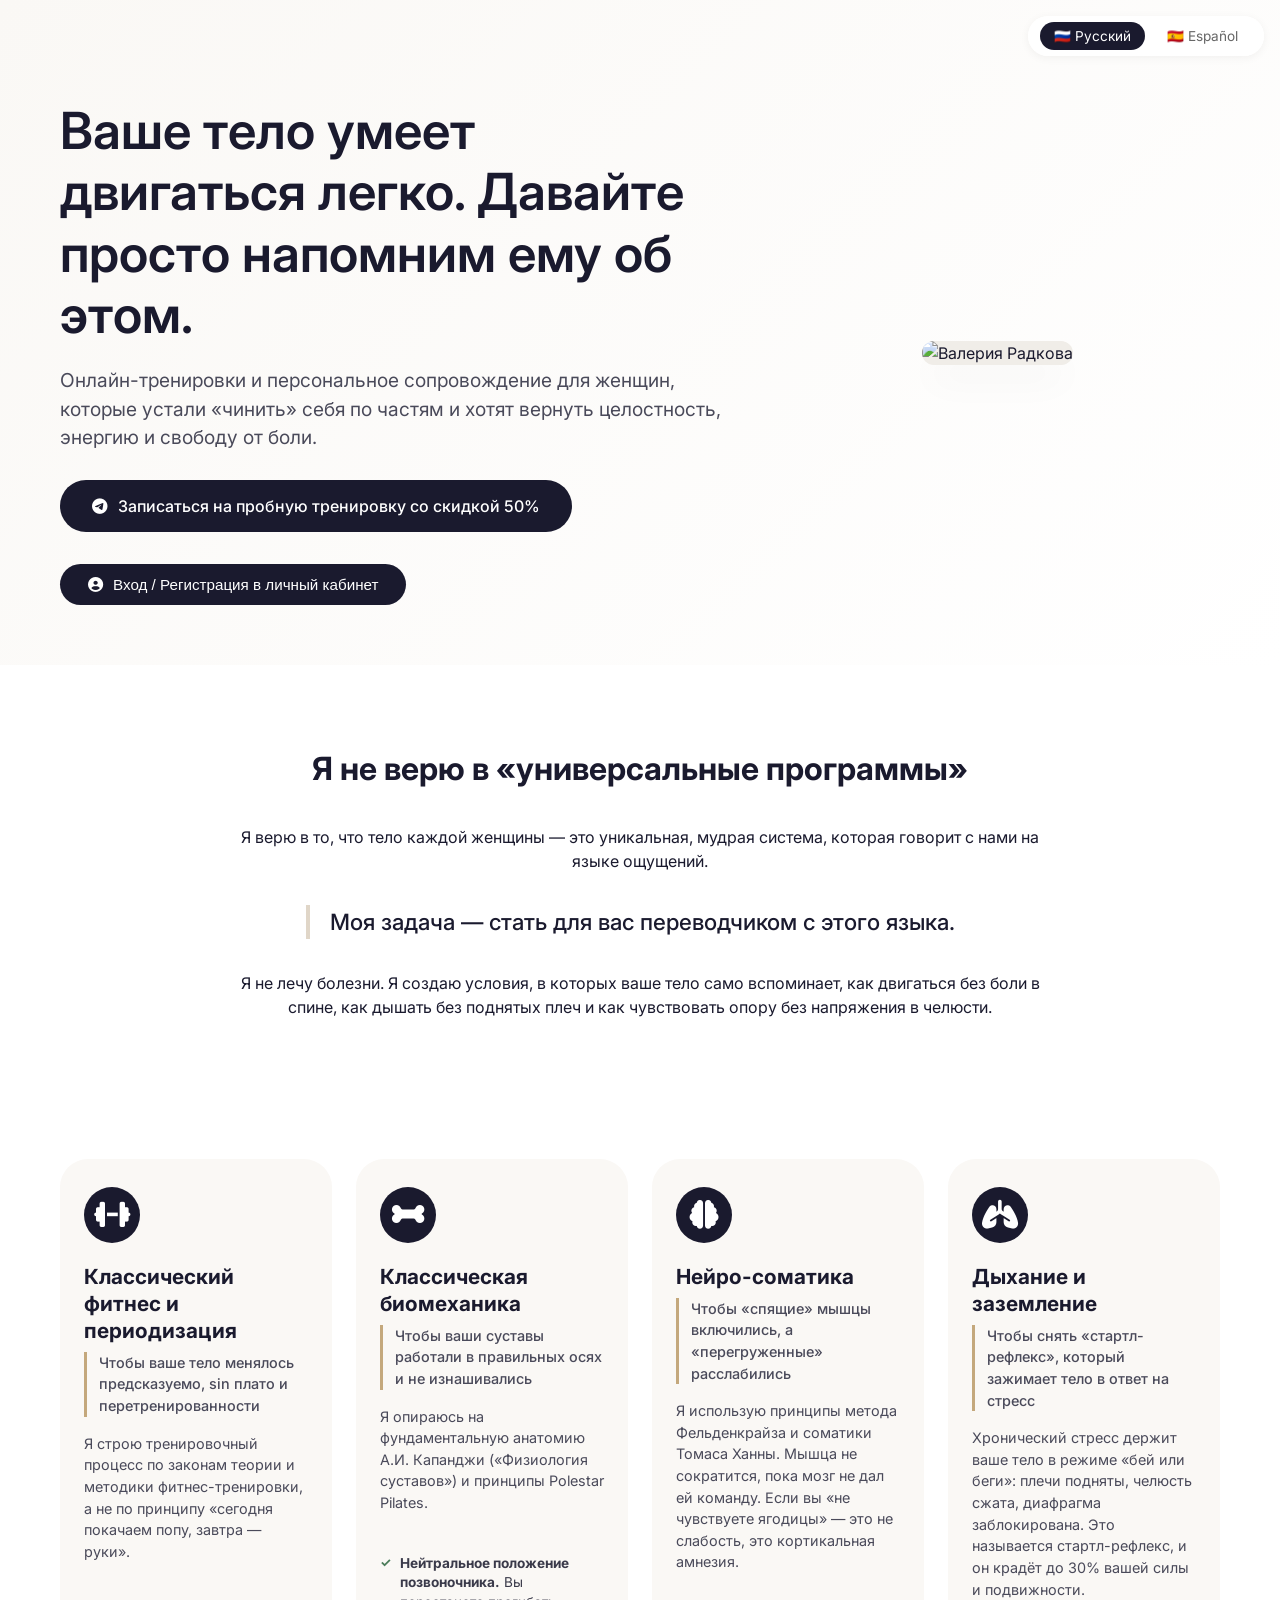
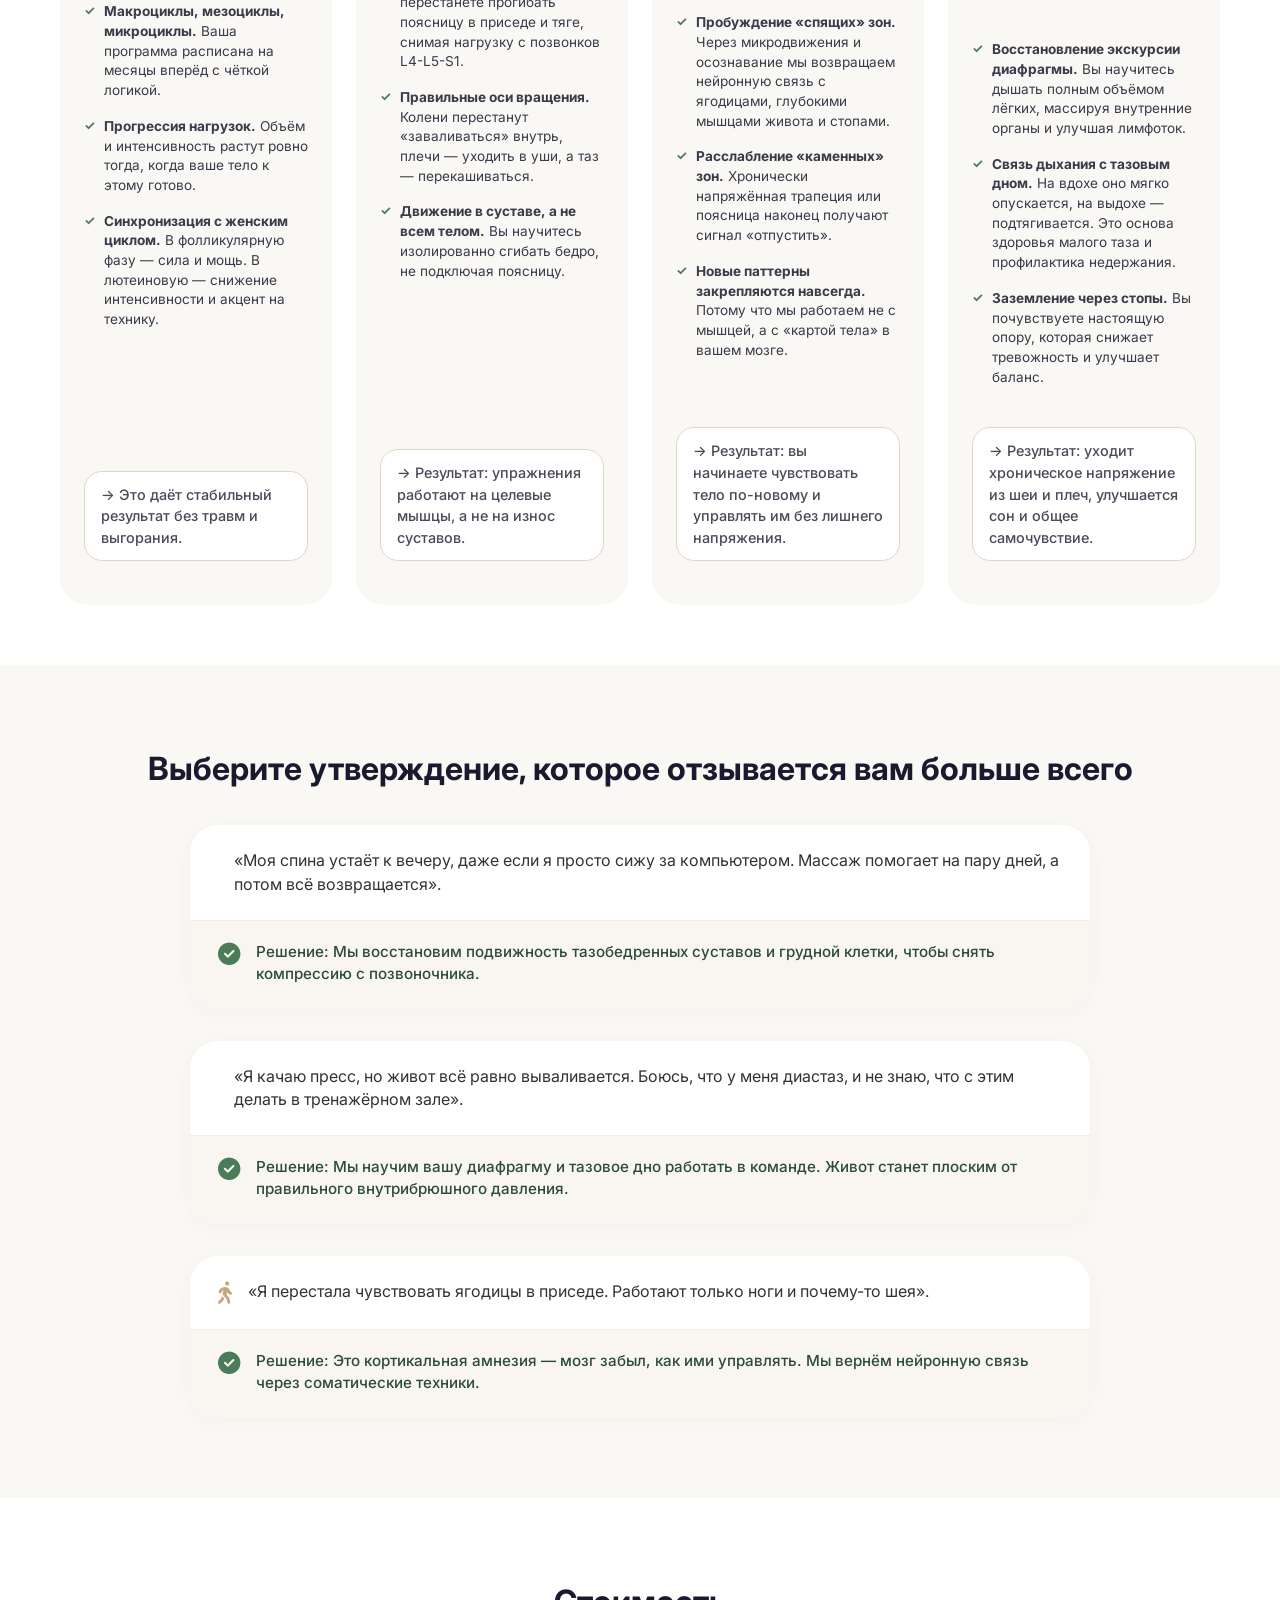
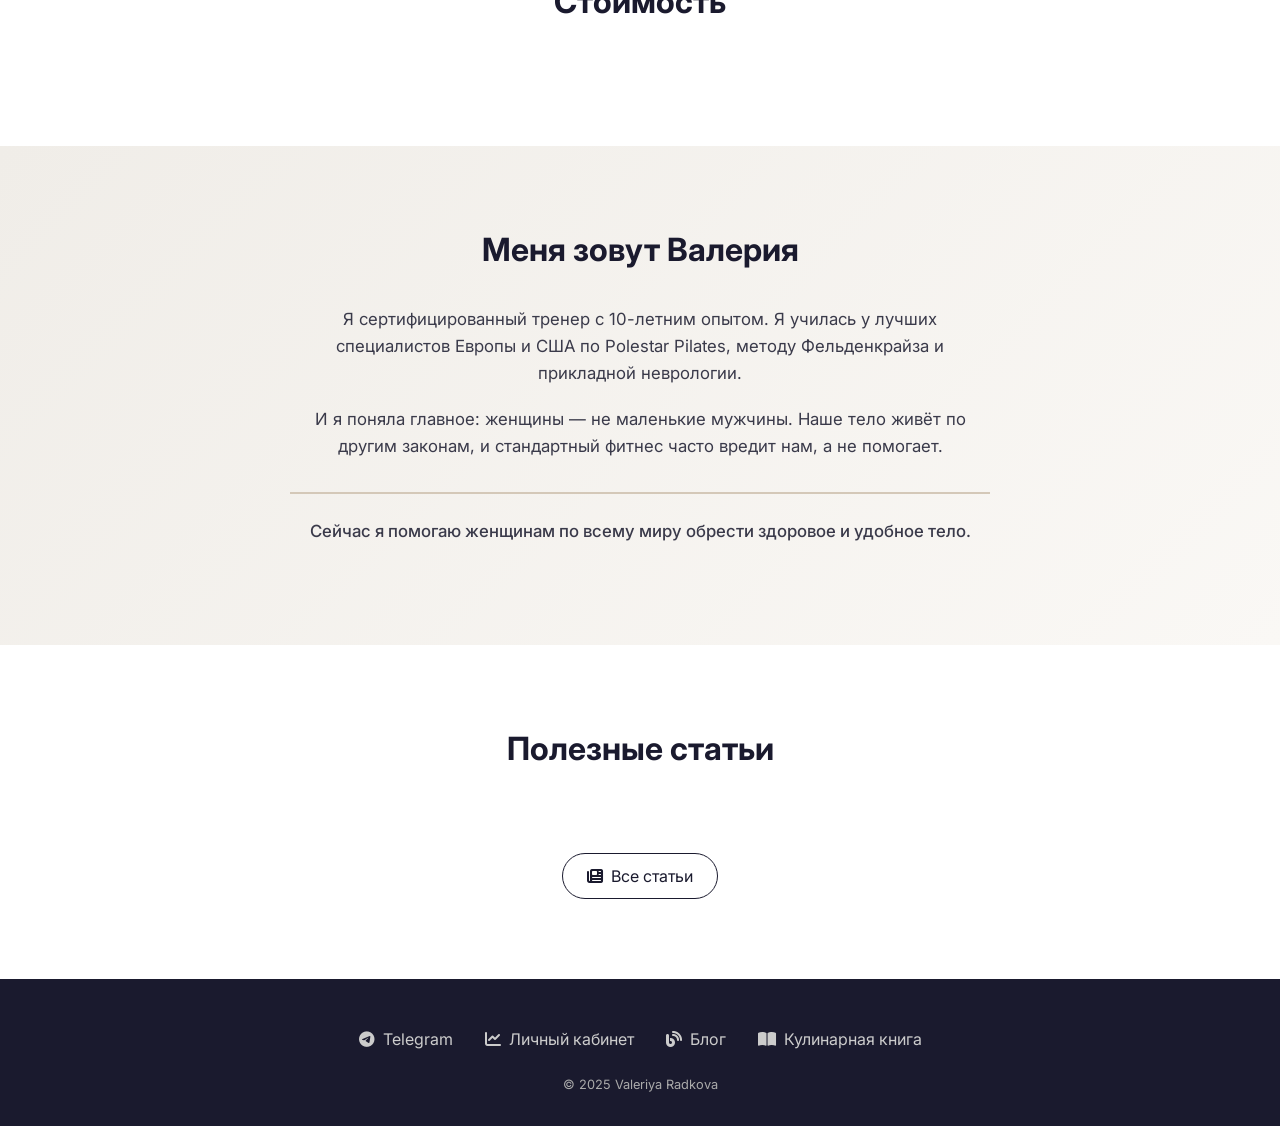
==== commit 79493387: "index.html" ====
--- a/index.html
+++ b/index.html
@@ -6,7 +6,615 @@
     <title>Валерия Радкова | Нейро-фасциальная кинетика</title>
     <link href="https://fonts.googleapis.com/css2?family=Inter:opsz,wght@14..32,300;400;500;600;700&display=swap" rel="stylesheet">
     <link rel="stylesheet" href="https://cdnjs.cloudflare.com/ajax/libs/font-awesome/6.5.1/css/all.min.css">
-    <link rel="stylesheet" href="style.css">
+    <style>
+        * {
+            margin: 0;
+            padding: 0;
+            box-sizing: border-box;
+        }
+        body {
+            font-family: 'Inter', sans-serif;
+            background-color: #ffffff;
+            color: #1a1a2e;
+            line-height: 1.5;
+            overflow-x: hidden;
+        }
+        .container {
+            max-width: 1200px;
+            margin: 0 auto;
+            padding: 0 20px;
+        }
+        @media (max-width: 768px) {
+            .container { padding: 0 16px; }
+        }
+
+        /* Language switcher */
+        .lang-switch {
+            position: fixed;
+            top: 16px;
+            right: 16px;
+            z-index: 1000;
+            display: flex;
+            gap: 8px;
+            background: rgba(255,255,255,0.95);
+            padding: 6px 12px;
+            border-radius: 40px;
+            backdrop-filter: blur(8px);
+            box-shadow: 0 2px 10px rgba(0,0,0,0.05);
+        }
+        @media (max-width: 480px) {
+            .lang-switch { top: 12px; right: 12px; padding: 4px 8px; gap: 4px; }
+            .lang-btn { padding: 4px 10px; font-size: 0.75rem; }
+        }
+        .lang-btn {
+            background: none;
+            border: none;
+            padding: 6px 14px;
+            border-radius: 30px;
+            font-size: 0.85rem;
+            cursor: pointer;
+            font-family: 'Inter', sans-serif;
+            color: #666;
+            transition: all 0.2s;
+        }
+        .lang-btn.active {
+            background: #1a1a2e;
+            color: white;
+        }
+        .lang-btn:hover:not(.active) {
+            background: #f0f0f0;
+        }
+
+        /* Hero */
+        .hero {
+            padding: 100px 0 60px;
+            background: linear-gradient(135deg, #faf8f5 0%, #ffffff 100%);
+        }
+        @media (max-width: 768px) {
+            .hero { padding: 80px 0 50px; }
+        }
+        .hero__wrapper {
+            display: flex;
+            align-items: center;
+            gap: 48px;
+            flex-wrap: wrap;
+        }
+        .hero__text {
+            flex: 1.2;
+            min-width: 280px;
+        }
+        .hero__image {
+            flex: 0.8;
+            min-width: 240px;
+            text-align: center;
+        }
+        .hero__image img {
+            width: 100%;
+            max-width: 320px;
+            border-radius: 32px;
+            object-fit: cover;
+            aspect-ratio: 1 / 1;
+            box-shadow: 0 20px 35px -10px rgba(0,0,0,0.15);
+            background: #f0ede8;
+        }
+        @media (max-width: 768px) {
+            .hero__wrapper { flex-direction: column-reverse; text-align: center; gap: 24px; }
+            .hero__image img { max-width: 260px; }
+            .hero__text { text-align: center; }
+        }
+        .hero__title {
+            font-size: 3.2rem;
+            font-weight: 600;
+            line-height: 1.2;
+            margin-bottom: 20px;
+        }
+        @media (max-width: 768px) {
+            .hero__title { font-size: 2.2rem; }
+        }
+        @media (max-width: 480px) {
+            .hero__title { font-size: 1.8rem; }
+        }
+        .hero__subtitle {
+            font-size: 1.2rem;
+            color: #4a4a5a;
+            margin-bottom: 28px;
+        }
+        @media (max-width: 768px) {
+            .hero__subtitle { font-size: 1rem; }
+        }
+
+        /* Buttons */
+        .btn-primary {
+            display: inline-flex;
+            align-items: center;
+            gap: 10px;
+            background: #1a1a2e;
+            color: white;
+            padding: 14px 32px;
+            border-radius: 50px;
+            text-decoration: none;
+            font-weight: 500;
+            transition: all 0.2s;
+            border: none;
+            cursor: pointer;
+        }
+        .btn-primary:hover {
+            background: #2d2d4e;
+            transform: translateY(-2px);
+        }
+        @media (max-width: 480px) {
+            .btn-primary {
+                padding: 12px 20px;
+                font-size: 0.9rem;
+                width: 100%;
+                justify-content: center;
+            }
+        }
+        .btn-outline {
+            background: transparent;
+            border: 1.5px solid #1a1a2e;
+            color: #1a1a2e;
+            padding: 10px 24px;
+            border-radius: 50px;
+            text-decoration: none;
+            display: inline-flex;
+            align-items: center;
+            gap: 8px;
+            transition: all 0.2s;
+            cursor: pointer;
+        }
+        .btn-outline:hover {
+            background: #1a1a2e;
+            color: white;
+        }
+
+        /* Auth block */
+        .auth-block {
+            margin-top: 32px;
+        }
+        .btn-auth {
+            background: #1a1a2e;
+            color: white;
+            border: none;
+            padding: 12px 28px;
+            border-radius: 50px;
+            font-size: 0.95rem;
+            font-weight: 500;
+            cursor: pointer;
+            display: inline-flex;
+            align-items: center;
+            gap: 10px;
+            transition: all 0.2s;
+        }
+        .btn-auth:hover {
+            background: #2d2d4e;
+            transform: translateY(-2px);
+        }
+        .small {
+            padding: 6px 16px;
+            font-size: 0.8rem;
+        }
+        #user-profile {
+            display: inline-flex;
+            align-items: center;
+            gap: 16px;
+            margin-left: 16px;
+        }
+        @media (max-width: 480px) {
+            .auth-block { text-align: center; }
+            #user-profile {
+                flex-direction: column;
+                margin-left: 0;
+                margin-top: 12px;
+                gap: 10px;
+            }
+        }
+
+        /* Modal */
+        .modal {
+            display: none;
+            position: fixed;
+            z-index: 1001;
+            left: 0;
+            top: 0;
+            width: 100%;
+            height: 100%;
+            background: rgba(0,0,0,0.5);
+            backdrop-filter: blur(4px);
+        }
+        .modal-content {
+            background: white;
+            margin: 20% auto;
+            padding: 28px 24px;
+            width: 90%;
+            max-width: 400px;
+            border-radius: 28px;
+            position: relative;
+            box-shadow: 0 20px 40px rgba(0,0,0,0.1);
+        }
+        @media (max-width: 600px) {
+            .modal-content { margin: 30% auto; padding: 24px 20px; }
+        }
+        .close {
+            position: absolute;
+            right: 20px;
+            top: 16px;
+            font-size: 28px;
+            cursor: pointer;
+            color: #999;
+        }
+        .modal-content input {
+            width: 100%;
+            padding: 14px;
+            margin: 10px 0;
+            border: 1px solid #e0d6c8;
+            border-radius: 40px;
+            font-size: 1rem;
+            font-family: 'Inter', sans-serif;
+        }
+        .social-login {
+            margin-top: 20px;
+            text-align: center;
+        }
+        .social-login p {
+            margin: 12px 0;
+            color: #999;
+            font-size: 0.85rem;
+        }
+        .social-login button {
+            width: 100%;
+            margin: 8px 0;
+            padding: 10px;
+            border-radius: 40px;
+            border: 1px solid #ddd;
+            background: white;
+            cursor: pointer;
+            display: flex;
+            align-items: center;
+            justify-content: center;
+            gap: 10px;
+        }
+
+        /* Philosophy */
+        .philosophy {
+            padding: 80px 0;
+            background: #ffffff;
+        }
+        .philosophy__content {
+            max-width: 800px;
+            margin: 0 auto;
+            text-align: center;
+        }
+        .philosophy__quote {
+            font-size: 1.4rem;
+            font-weight: 500;
+            margin: 32px 0;
+            padding: 0 20px;
+            border-left: 4px solid #e0d6c8;
+            display: inline-block;
+        }
+        @media (max-width: 480px) {
+            .philosophy__quote { font-size: 1.1rem; }
+        }
+
+        /* Methods grid */
+        .methods {
+            padding: 60px 0;
+            background: #ffffff;
+        }
+        .methods__grid {
+            display: grid;
+            grid-template-columns: repeat(4, 1fr);
+            gap: 24px;
+        }
+        @media (max-width: 1024px) {
+            .methods__grid { grid-template-columns: repeat(2, 1fr); gap: 20px; }
+        }
+        @media (max-width: 640px) {
+            .methods__grid { grid-template-columns: 1fr; }
+        }
+        .method-card {
+            background: #faf8f5;
+            border-radius: 28px;
+            padding: 28px 24px;
+            transition: transform 0.2s;
+            height: 100%;
+            display: flex;
+            flex-direction: column;
+        }
+        .method-card:hover {
+            transform: translateY(-4px);
+        }
+        .method-card__icon {
+            width: 56px;
+            height: 56px;
+            background: #1a1a2e;
+            border-radius: 60px;
+            display: flex;
+            align-items: center;
+            justify-content: center;
+            margin-bottom: 20px;
+        }
+        .method-card__icon i {
+            font-size: 1.8rem;
+            color: white;
+        }
+        .method-card h3 {
+            font-size: 1.3rem;
+            margin-bottom: 8px;
+            color: #1a1a2e;
+            line-height: 1.3;
+        }
+        .method-card__subtitle {
+            font-size: 0.85rem;
+            color: #c4a87c;
+            font-weight: 500;
+            margin-bottom: 16px;
+            border-left: 3px solid #c4a87c;
+            padding-left: 12px;
+        }
+        .method-card > p {
+            font-size: 0.9rem;
+            color: #4a4a5a;
+            line-height: 1.5;
+            margin-bottom: 16px;
+        }
+        .method-card__list {
+            list-style: none;
+            padding: 0;
+            margin: 16px 0;
+            flex-grow: 1;
+        }
+        .method-card__list li {
+            padding: 8px 0 8px 20px;
+            position: relative;
+            line-height: 1.45;
+            font-size: 0.85rem;
+            color: #3a3a4a;
+        }
+        .method-card__list li::before {
+            content: "✓";
+            position: absolute;
+            left: 0;
+            color: #4a7c59;
+            font-weight: bold;
+            font-size: 0.8rem;
+        }
+        .method-card__result {
+            background: white;
+            padding: 12px 16px;
+            border-radius: 18px;
+            font-weight: 500;
+            font-size: 0.85rem;
+            margin-top: 16px;
+            border: 1px solid #e0d6c8;
+            color: #1a1a2e;
+        }
+
+        /* For whom */
+        .for-whom {
+            padding: 80px 0;
+            background: #faf8f5;
+        }
+        h2 {
+            font-size: 2rem;
+            text-align: center;
+            margin-bottom: 2rem;
+            color: #1a1a2e;
+        }
+        @media (max-width: 768px) {
+            h2 { font-size: 1.6rem; margin-bottom: 1.5rem; }
+        }
+        .cards-grid {
+            display: flex;
+            flex-direction: column;
+            gap: 32px;
+            max-width: 900px;
+            margin: 0 auto;
+        }
+        .whom-card {
+            background: white;
+            border-radius: 28px;
+            overflow: hidden;
+            box-shadow: 0 4px 20px rgba(0,0,0,0.03);
+            transition: transform 0.2s;
+        }
+        .whom-card:hover {
+            transform: translateY(-4px);
+        }
+        .whom-card__problem {
+            padding: 24px 28px;
+            border-bottom: 1px solid #eee;
+            display: flex;
+            gap: 16px;
+            align-items: flex-start;
+        }
+        .whom-card__solution {
+            padding: 20px 28px 24px;
+            background: #f9f6f2;
+            display: flex;
+            gap: 16px;
+            align-items: flex-start;
+        }
+        .whom-card__problem i {
+            font-size: 1.4rem;
+            color: #c4a87c;
+            margin-top: 2px;
+        }
+        .whom-card__solution i {
+            font-size: 1.4rem;
+            color: #4a7c59;
+            margin-top: 2px;
+        }
+        .whom-card__problem p,
+        .whom-card__solution p {
+            margin: 0;
+            line-height: 1.45;
+        }
+        .whom-card__problem p {
+            font-size: 1rem;
+            color: #333;
+        }
+        .whom-card__solution p {
+            font-size: 0.95rem;
+            color: #2c4b3a;
+            font-weight: 500;
+        }
+        @media (max-width: 600px) {
+            .whom-card__problem,
+            .whom-card__solution {
+                padding: 18px 20px;
+                flex-direction: column;
+                gap: 12px;
+            }
+        }
+
+        /* Prices */
+        .prices-section {
+            padding: 80px 0;
+            background: white;
+        }
+        .prices {
+            display: flex;
+            gap: 32px;
+            justify-content: center;
+            flex-wrap: wrap;
+            margin-top: 40px;
+        }
+        .price-card {
+            background: #faf8f5;
+            border-radius: 32px;
+            padding: 32px;
+            flex: 1;
+            min-width: 260px;
+            text-align: center;
+        }
+        @media (max-width: 600px) {
+            .price-card { min-width: 100%; }
+        }
+        .price-card h3 {
+            font-size: 1.4rem;
+            margin-bottom: 20px;
+        }
+        .price-pack {
+            margin: 16px 0;
+        }
+        .price-value {
+            font-size: 1.8rem;
+            font-weight: 700;
+            color: #1a1a2e;
+        }
+        .price-label {
+            font-size: 0.85rem;
+            color: #666;
+            margin-left: 8px;
+        }
+        .price-note {
+            margin-top: 20px;
+            font-size: 0.75rem;
+            color: #999;
+        }
+
+        /* About */
+        .about {
+            padding: 80px 0;
+            background: linear-gradient(135deg, #f0ede8 0%, #faf8f5 100%);
+        }
+        .about__content {
+            max-width: 700px;
+            margin: 0 auto;
+            text-align: center;
+        }
+        .about__content p {
+            font-size: 1.05rem;
+            color: #3a3a4a;
+            margin-bottom: 20px;
+            line-height: 1.6;
+        }
+        .about__mission {
+            font-size: 1.2rem;
+            font-weight: 500;
+            color: #1a1a2e;
+            margin-top: 32px;
+            padding-top: 24px;
+            border-top: 2px solid #d4c8b8;
+        }
+
+        /* Blog preview */
+        .blog-preview {
+            padding: 80px 0;
+            background: white;
+        }
+        .blog-preview__grid {
+            display: grid;
+            grid-template-columns: repeat(auto-fill, minmax(300px, 1fr));
+            gap: 32px;
+            margin-bottom: 48px;
+        }
+        @media (max-width: 600px) {
+            .blog-preview__grid { grid-template-columns: 1fr; }
+        }
+        .blog-preview-card {
+            background: #faf8f5;
+            border-radius: 20px;
+            padding: 24px;
+            text-decoration: none;
+            color: inherit;
+            display: block;
+            transition: transform 0.2s;
+        }
+        .blog-preview-card:hover {
+            transform: translateY(-4px);
+            box-shadow: 0 12px 28px rgba(0,0,0,0.08);
+        }
+        .blog-preview-card h3 {
+            font-size: 1.2rem;
+            margin-bottom: 12px;
+            color: #1a1a2e;
+        }
+        .blog-preview-card p {
+            font-size: 0.9rem;
+            color: #666;
+            margin-bottom: 16px;
+            line-height: 1.5;
+        }
+        .blog-preview-date {
+            font-size: 0.75rem;
+            color: #999;
+        }
+
+        /* Footer */
+        .footer {
+            padding: 48px 0 32px;
+            background: #1a1a2e;
+            color: #aaa;
+            text-align: center;
+        }
+        .footer__links {
+            display: flex;
+            justify-content: center;
+            gap: 32px;
+            flex-wrap: wrap;
+            margin-bottom: 24px;
+        }
+        .footer__links a {
+            color: #ccc;
+            text-decoration: none;
+            display: inline-flex;
+            align-items: center;
+            gap: 8px;
+            transition: color 0.2s;
+        }
+        .footer__links a:hover {
+            color: white;
+        }
+        @media (max-width: 480px) {
+            .footer__links { flex-direction: column; align-items: center; gap: 16px; }
+        }
+        .footer__copy {
+            font-size: 0.8rem;
+        }
+    </style>
 </head>
 <body>
     <div class="lang-switch">
@@ -84,8 +692,8 @@
                 <div class="method-card">
                     <div class="method-card__icon"><i class="fas fa-dumbbell"></i></div>
                     <h3 data-ru="Классический фитнес и периодизация" data-es="Fitness clásico y periodización">Классический фитнес и периодизация</h3>
-                    <p class="method-card__subtitle" data-ru="Чтобы ваше тело менялось предсказуемо, без плато и перетренированности" data-es="Para que tu cuerpo cambie de forma predecible, sin mesetas ni sobreentrenamiento">Чтобы ваше тело менялось предсказуемо, без плато и перетренированности</p>
-                    <p data-ru="Я строю тренировочный процесс по законам теории и методики фитнес-тренировки, а не по принципу «сегодня покачаем попу, завтра — руки»." data-es="Construyo el proceso de entrenamiento según las leyes de la teoría y metodología del fitness, no por el principio de 'hoy entrenamos glúteos, mañana brazos'.">Я строю тренировочный процесс по законам теории и методики фитнес-тренировки, а не по принципу «сегодня покачаем попу, завтра — руки».</p>
+                    <p class="method-card__subtitle" data-ru="Чтобы ваше тело менялось предсказуемо, без плато и перетренированности" data-es="Para que tu cuerpo cambie de forma predecible, sin mesetas ni sobreentrenamiento">Чтобы ваше тело менялось предсказуемо, sin плато и перетренированности</p>
+                    <p data-ru="Я строю тренировочный процесс по законам теории и методики фитнес-тренировки, а не по принципу «сегодня покачаем попу, завтра — руки»." data-es="Construyo el proceso de entrenamiento según las leyes de la teoría y metodología del fitness.">Я строю тренировочный процесс по законам теории и методики фитнес-тренировки, а не по принципу «сегодня покачаем попу, завтра — руки».</p>
                     <ul class="method-card__list">
                         <li data-ru="<strong>Макроциклы, мезоциклы, микроциклы.</strong> Ваша программа расписана на месяцы вперёд с чёткой логикой." data-es="<strong>Macrociclos, mesociclos, microciclos.</strong> Tu programa está planificado con meses de antelación."><strong>Макроциклы, мезоциклы, микроциклы.</strong> Ваша программа расписана на месяцы вперёд с чёткой логикой.</li>
                         <li data-ru="<strong>Прогрессия нагрузок.</strong> Объём и интенсивность растут ровно тогда, когда ваше тело к этому готово." data-es="<strong>Progresión de cargas.</strong> El volumen y la intensidad aumentan exactamente cuando tu cuerpo está listo."><strong>Прогрессия нагрузок.</strong> Объём и интенсивность растут ровно тогда, когда ваше тело к этому готово.</li>
@@ -191,6 +799,185 @@
         </div>
     </footer>
 
-    <script type="module" src="script.js"></script>
+    <script type="module">
+        import { initializeApp } from "https://www.gstatic.com/firebasejs/12.12.0/firebase-app.js";
+        import { getAuth, createUserWithEmailAndPassword, signInWithEmailAndPassword, signOut, onAuthStateChanged, GoogleAuthProvider, signInWithPopup } from "https://www.gstatic.com/firebasejs/12.12.0/firebase-auth.js";
+
+        const firebaseConfig = {
+            apiKey: "AIzaSyArSzPNl80_orGdu5B8y8T_0ksIFR0xdaQ",
+            authDomain: "valeriyaradkova-d61db.firebaseapp.com",
+            projectId: "valeriyaradkova-d61db",
+            storageBucket: "valeriyaradkova-d61db.firebasestorage.app",
+            messagingSenderId: "404181139779",
+            appId: "1:404181139779:web:90bd04d393d62b73c46ff6",
+            measurementId: "G-XDPYTD6XDN"
+        };
+
+        const app = initializeApp(firebaseConfig);
+        const auth = getAuth(app);
+        const googleProvider = new GoogleAuthProvider();
+
+        const loginBtn = document.getElementById('login-btn');
+        const modal = document.getElementById('auth-modal');
+        const closeBtn = document.querySelector('.close');
+        const userProfile = document.getElementById('user-profile');
+        const userNameSpan = document.getElementById('user-name');
+        const logoutBtn = document.getElementById('logout-btn');
+
+        if (loginBtn) loginBtn.onclick = () => modal.style.display = 'block';
+        if (closeBtn) closeBtn.onclick = () => modal.style.display = 'none';
+        window.onclick = (e) => { if (e.target == modal) modal.style.display = 'none'; };
+
+        document.getElementById('email-signup')?.addEventListener('click', () => {
+            const email = document.getElementById('login-email').value;
+            const password = document.getElementById('login-password').value;
+            createUserWithEmailAndPassword(auth, email, password)
+                .then(() => { modal.style.display = 'none'; alert('Регистрация успешна!'); })
+                .catch(e => alert('Ошибка: ' + e.message));
+        });
+
+        document.getElementById('email-signin')?.addEventListener('click', () => {
+            const email = document.getElementById('login-email').value;
+            const password = document.getElementById('login-password').value;
+            signInWithEmailAndPassword(auth, email, password)
+                .then(() => { modal.style.display = 'none'; alert('Добро пожаловать!'); })
+                .catch(e => alert('Ошибка: ' + e.message));
+        });
+
+        document.getElementById('google-login')?.addEventListener('click', () => {
+            signInWithPopup(auth, googleProvider)
+                .then(() => modal.style.display = 'none')
+                .catch(e => alert('Ошибка Google: ' + e.message));
+        });
+
+        onAuthStateChanged(auth, (user) => {
+            if (user) {
+                if (loginBtn) loginBtn.style.display = 'none';
+                if (userProfile) userProfile.style.display = 'inline-flex';
+                if (userNameSpan) userNameSpan.innerText = user.email || user.displayName || 'Профиль';
+            } else {
+                if (loginBtn) loginBtn.style.display = 'inline-flex';
+                if (userProfile) userProfile.style.display = 'none';
+            }
+        });
+
+        if (logoutBtn) logoutBtn.onclick = () => signOut(auth);
+
+        let rubToClp = 0;
+        async function fetchExchangeRates() {
+            try {
+                const rubToUsdRes = await fetch('https://api.exchangerate-api.com/v4/latest/RUB');
+                const rubData = await rubToUsdRes.json();
+                const rubToUsd = rubData.rates.USD;
+                const usdToClpRes = await fetch('https://api.exchangerate-api.com/v4/latest/USD');
+                const usdData = await usdToClpRes.json();
+                const usdToClp = usdData.rates.CLP;
+                rubToClp = rubToUsd * usdToClp;
+            } catch (error) {
+                rubToClp = 15.5;
+            }
+        }
+
+        const pricesRUB = {
+            personal_single: 2000,
+            personal_4: 7600,
+            personal_8: 15000,
+            group_4: 3200,
+            group_8: 6000,
+            group_12: 8700
+        };
+
+        function formatCLP(amount) { return Math.round(amount).toLocaleString('es-CL') + ' CLP'; }
+        function formatRUB(amount) { return amount.toLocaleString('ru-RU') + ' ₽'; }
+
+        function renderPrices(lang) {
+            const container = document.getElementById('prices-container');
+            if (!container) return;
+            const isES = lang === 'es';
+            const format = isES ? formatCLP : formatRUB;
+            let ps, p4, p8, g4, g8, g12;
+            if (isES && rubToClp > 0) {
+                ps = rubToClp * pricesRUB.personal_single;
+                p4 = rubToClp * pricesRUB.personal_4;
+                p8 = rubToClp * pricesRUB.personal_8;
+                g4 = rubToClp * pricesRUB.group_4;
+                g8 = rubToClp * pricesRUB.group_8;
+                g12 = rubToClp * pricesRUB.group_12;
+            } else {
+                ps = pricesRUB.personal_single;
+                p4 = pricesRUB.personal_4;
+                p8 = pricesRUB.personal_8;
+                g4 = pricesRUB.group_4;
+                g8 = pricesRUB.group_8;
+                g12 = pricesRUB.group_12;
+            }
+            container.innerHTML = `
+                <div class="price-card personal">
+                    <h3 data-ru="Персональные тренировки" data-es="Entrenamientos personales">Персональные тренировки</h3>
+                    <div class="price-pack"><span class="price-value">${format(ps)}</span> <span class="price-label" data-ru="разовое занятие" data-es="sesión única">разовое занятие</span></div>
+                    <div class="price-pack"><span class="price-value">${format(p4)}</span> <span class="price-label" data-ru="4 тренировки" data-es="4 entrenamientos">4 тренировки</span></div>
+                    <div class="price-pack"><span class="price-value">${format(p8)}</span> <span class="price-label" data-ru="8 тренировок" data-es="8 entrenamientos">8 тренировок</span></div>
+                </div>
+                <div class="price-card group">
+                    <h3 data-ru="Групповые занятия" data-es="Clases grupales">Групповые занятия</h3>
+                    <div class="price-pack"><span class="price-value">${format(g4)}</span> <span class="price-label" data-ru="4 занятия" data-es="4 clases">4 занятия</span></div>
+                    <div class="price-pack"><span class="price-value">${format(g8)}</span> <span class="price-label" data-ru="8 занятий" data-es="8 clases">8 занятий</span></div>
+                    <div class="price-pack"><span class="price-value">${format(g12)}</span> <span class="price-label" data-ru="12 занятий" data-es="12 clases">12 занятий</span></div>
+                    <p class="price-note" data-ru="С 1 апреля 2025" data-es="Desde el 1 de abril de 2025">С 1 апреля 2025</p>
+                </div>
+            `;
+        }
+
+        let currentLang = localStorage.getItem('lang') || 'ru';
+        function setLanguage(lang) {
+            currentLang = lang;
+            localStorage.setItem('lang', lang);
+            document.querySelectorAll('[data-ru][data-es]').forEach(el => {
+                const text = el.getAttribute(`data-${lang}`);
+                if (text && (el.tagName !== 'SPAN' || !el.classList.contains('price-value'))) {
+                    if (el.tagName === 'INPUT' || el.tagName === 'TEXTAREA') el.placeholder = text;
+                    else el.innerHTML = text;
+                }
+            });
+            document.querySelectorAll('.lang-btn').forEach(btn => {
+                if (btn.dataset.lang === lang) btn.classList.add('active');
+                else btn.classList.remove('active');
+            });
+            renderPrices(lang);
+        }
+
+        function getBlogPosts() {
+            const posts = localStorage.getItem('blog_posts');
+            return posts ? JSON.parse(posts) : [];
+        }
+
+        function loadBlogPreview() {
+            const container = document.getElementById('blog-preview');
+            if (!container) return;
+            const posts = getBlogPosts();
+            const latest = posts.sort((a,b) => new Date(b.date) - new Date(a.date)).slice(0, 3);
+            if (latest.length === 0) {
+                container.innerHTML = '<p style="text-align:center; color:#999;">Пока нет статей. Загляните позже!</p>';
+                return;
+            }
+            container.innerHTML = latest.map(post => `
+                <a href="article.html?id=${post.id}" class="blog-preview-card">
+                    <h3>${post.title_ru || post.title}</h3>
+                    <p>${(post.excerpt_ru || post.excerpt || '').substring(0, 100)}${(post.excerpt_ru || post.excerpt || '').length > 100 ? '...' : ''}</p>
+                    <div class="blog-preview-date">${new Date(post.date).toLocaleDateString()}</div>
+                </a>
+            `).join('');
+        }
+
+        document.addEventListener('DOMContentLoaded', async () => {
+            await fetchExchangeRates();
+            document.querySelectorAll('.lang-btn').forEach(btn => {
+                btn.addEventListener('click', () => setLanguage(btn.dataset.lang));
+            });
+            renderPrices(currentLang);
+            setLanguage(currentLang);
+            loadBlogPreview();
+        });
+    </script>
 </body>
 </html>
